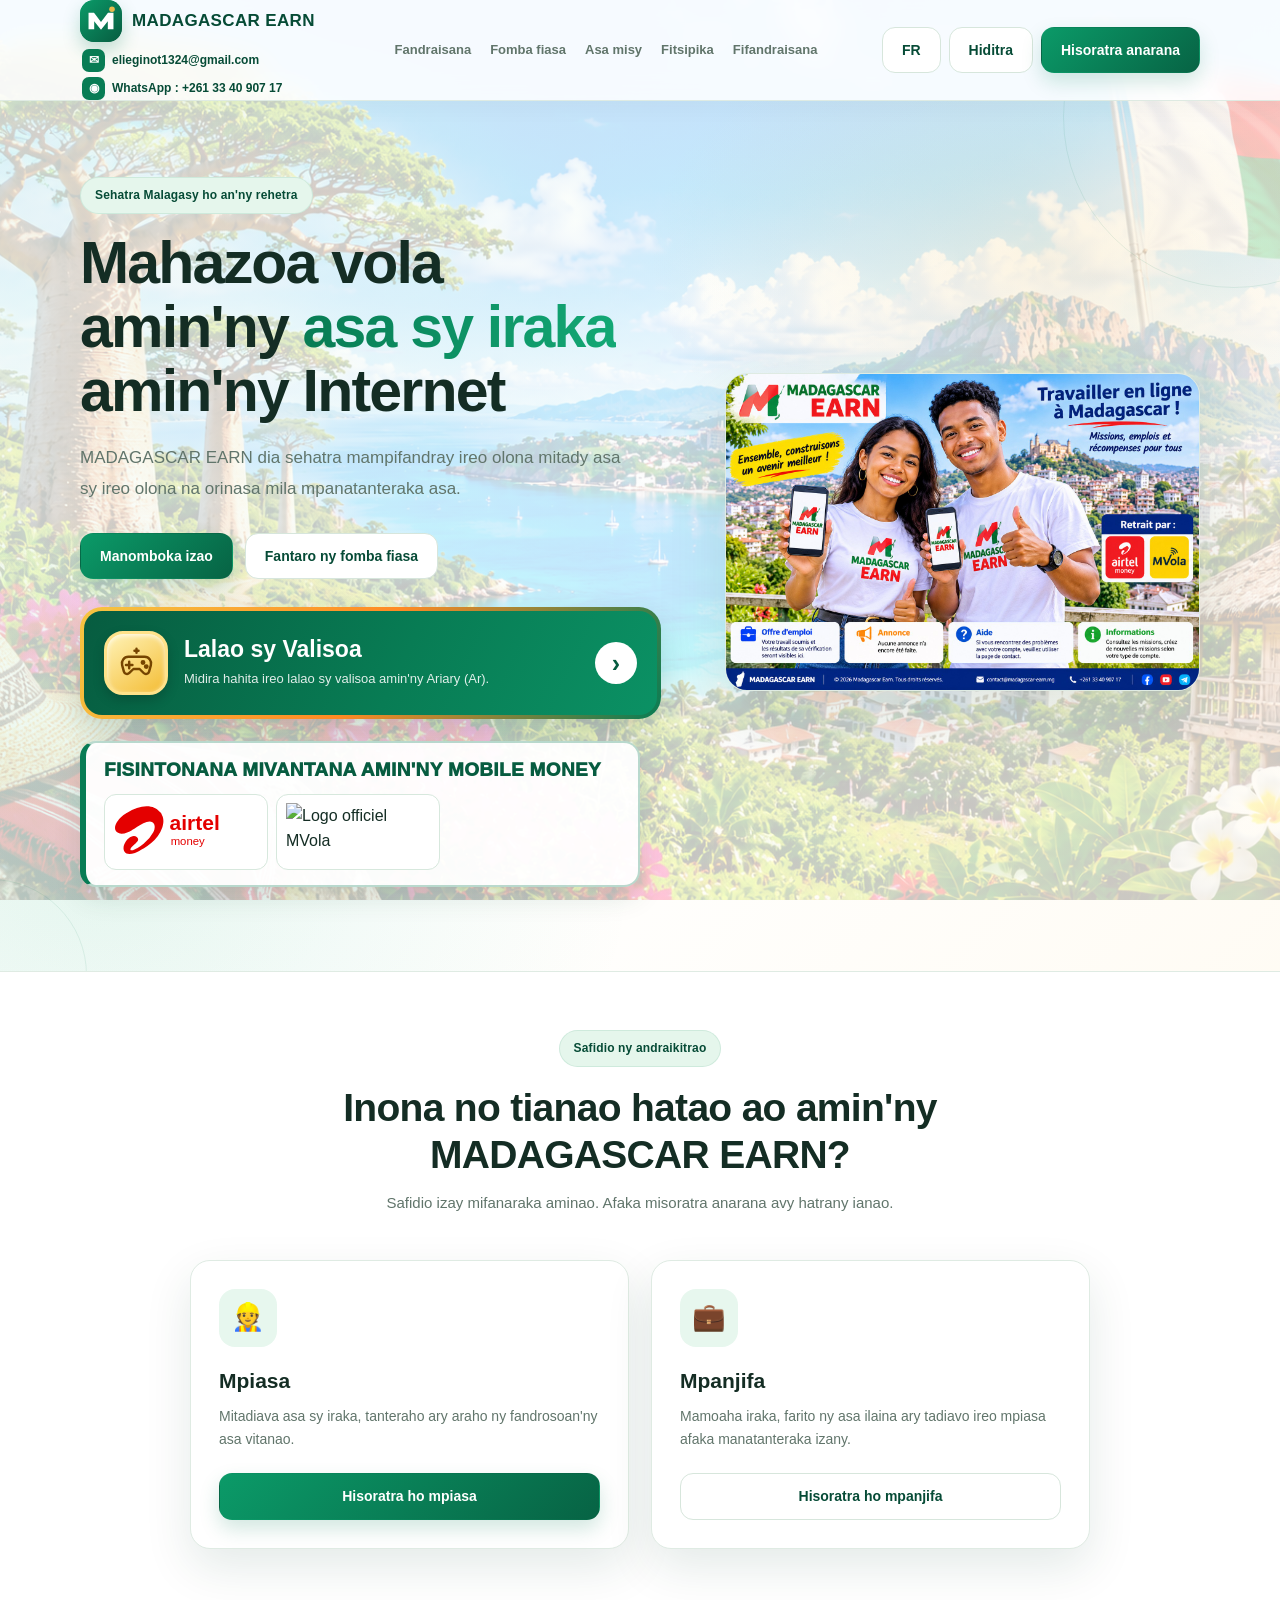
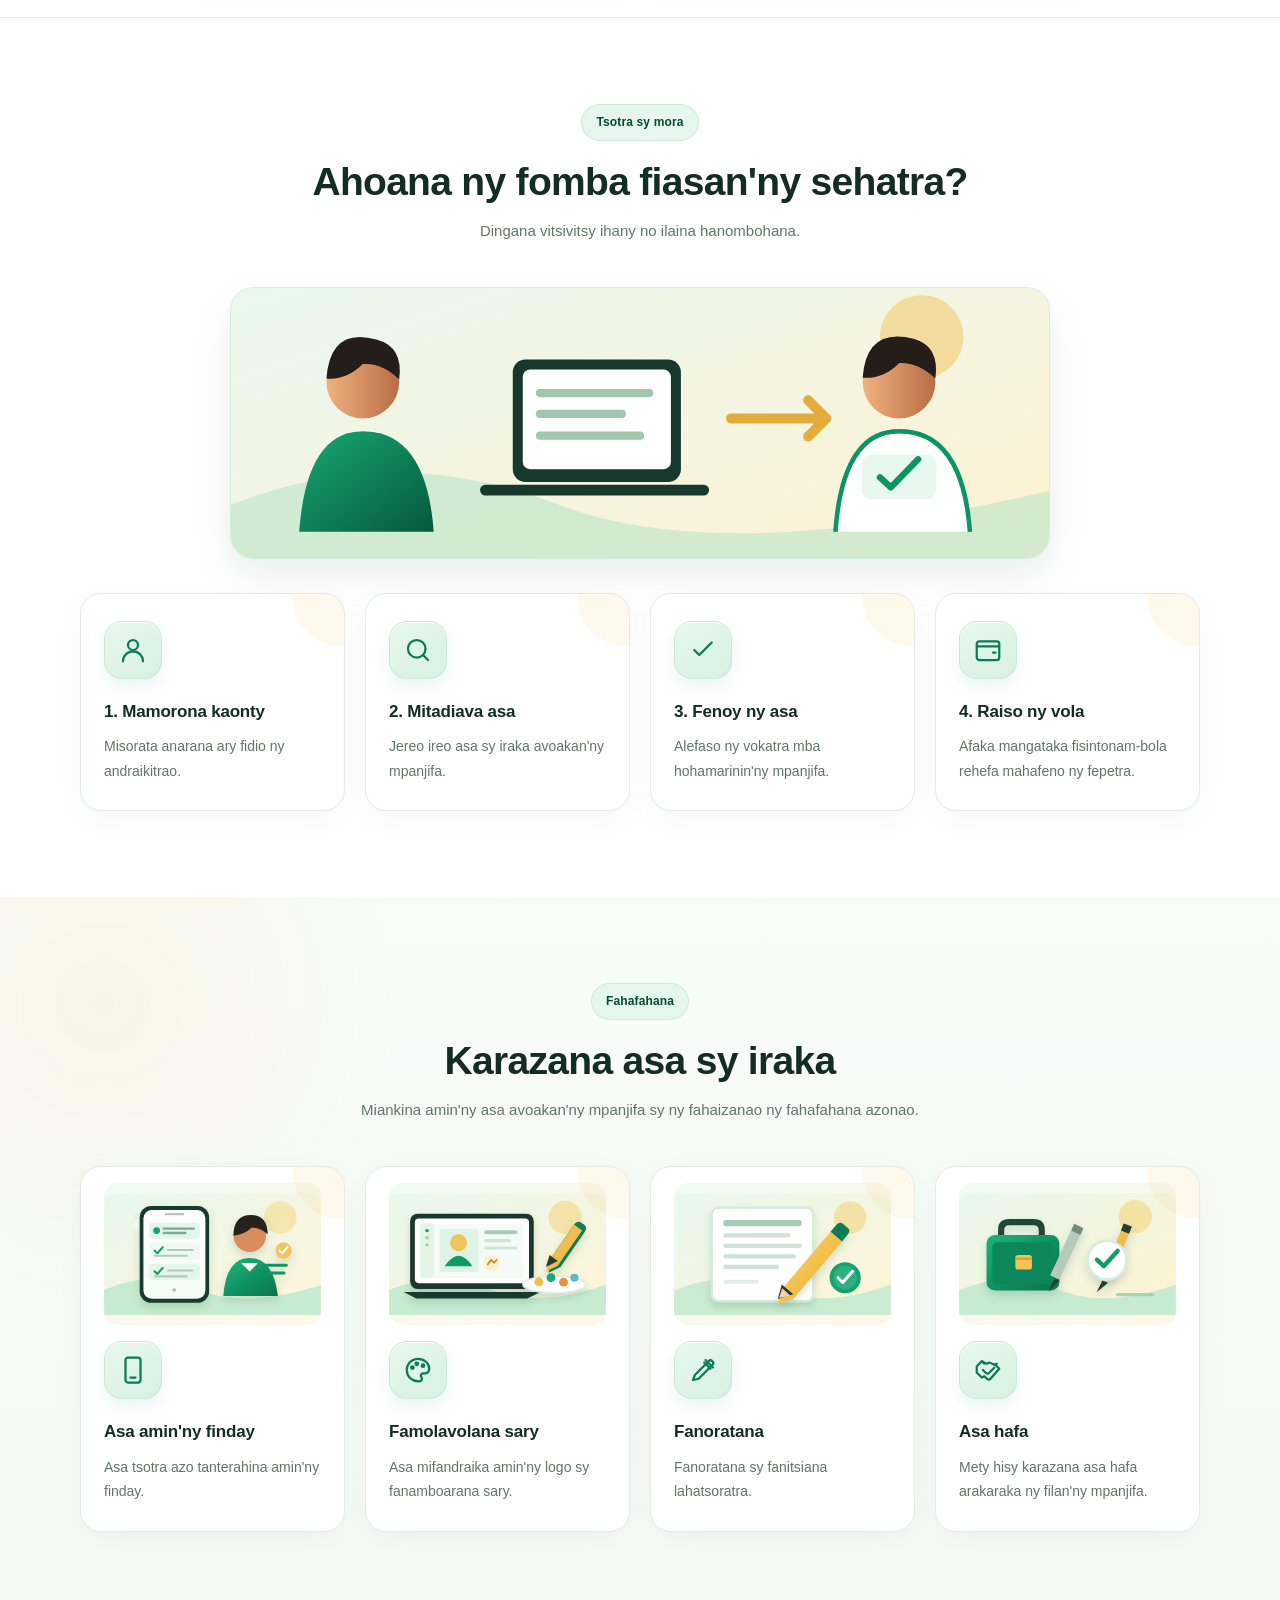
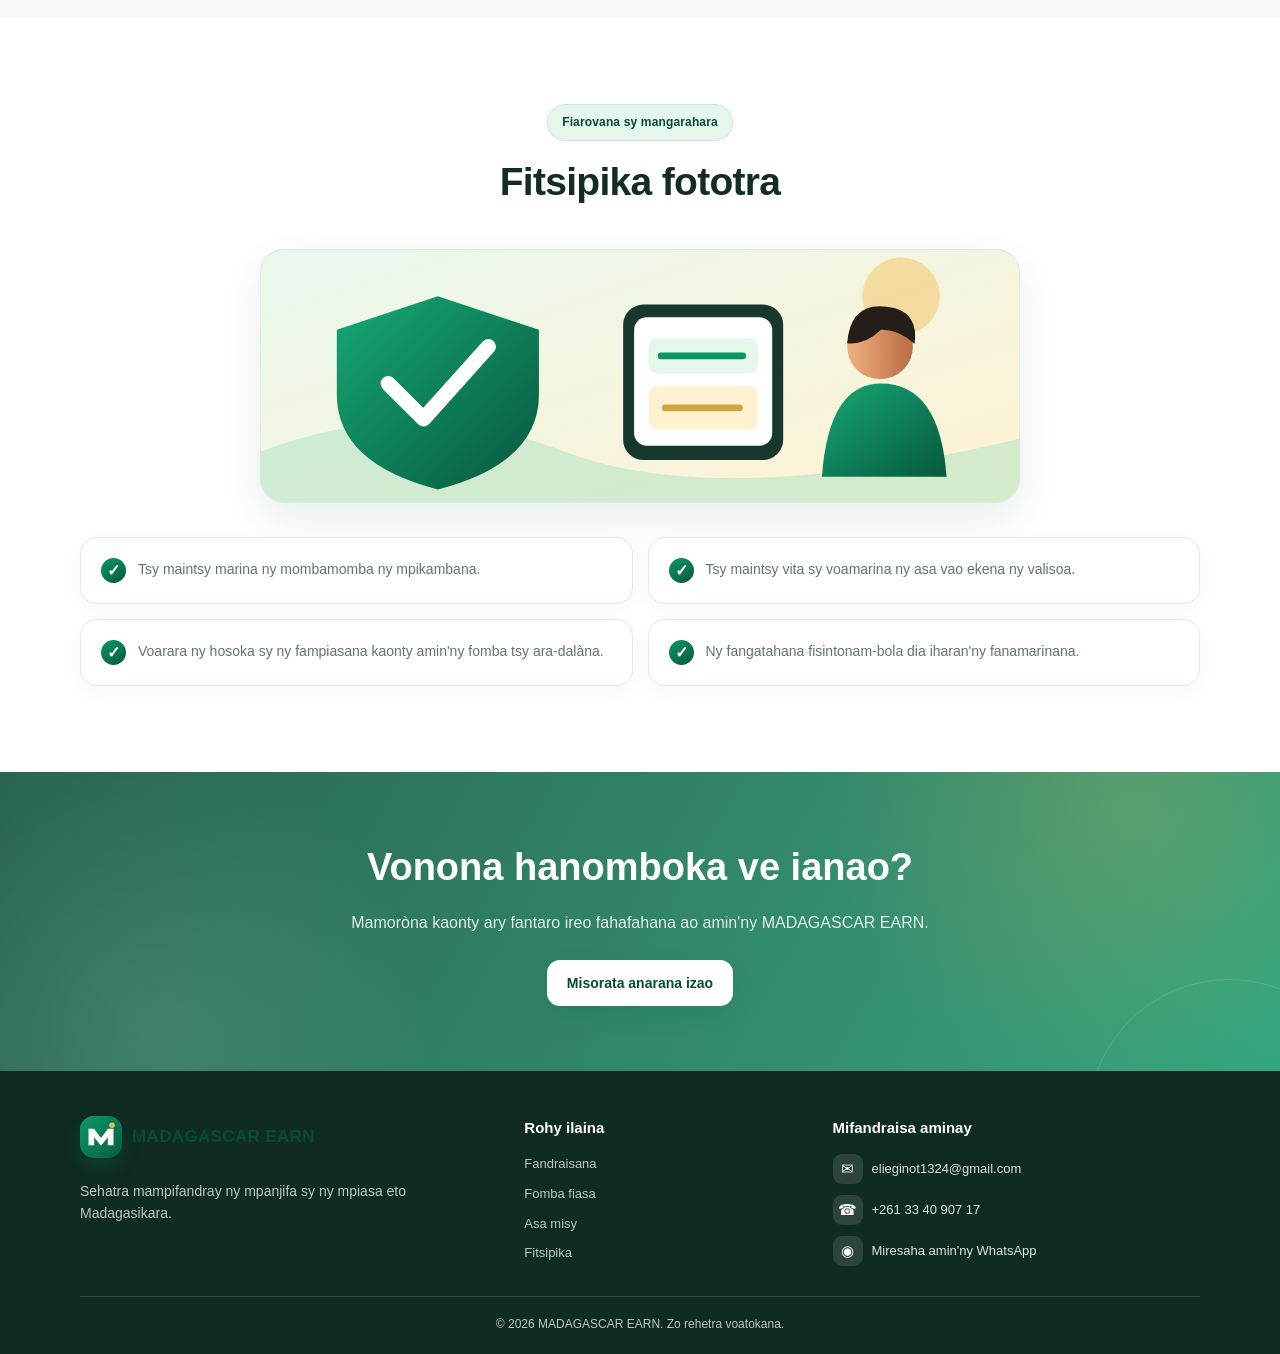
==== index.html @ edfe95e5 "Move header contact details below the logo" ====
<!DOCTYPE html>
<html lang="mg">
<head>
  <meta charset="UTF-8">
  <meta name="viewport" content="width=device-width, initial-scale=1">
  <meta name="theme-color" content="#087c54">
  <meta name="mobile-web-app-capable" content="yes">
  <meta name="apple-mobile-web-app-capable" content="yes">
  <meta name="apple-mobile-web-app-status-bar-style" content="default">
  <link rel="manifest" href="/manifest.webmanifest">
  <link rel="icon" href="/assets/icon.svg" type="image/svg+xml">
  <link rel="apple-touch-icon" href="/assets/icon.svg">
  <meta name="description" content="MADAGASCAR EARN - Sehatra mampifandray ny mpanjifa sy ny mpiasa eto Madagasikara.">
  <title>MADAGASCAR EARN</title>

  <style>
    :root {
      --green: #087c54;
      --green-dark: #075c40;
      --green-light: #e9f7f0;
      --gold: #e6b94c;
      --dark: #172b24;
      --muted: #66756e;
      --white: #ffffff;
      --light: #f5f8f6;
      --border: #e1eae4;
      --danger: #c0392b;
      --shadow: 0 12px 35px rgba(15, 70, 48, .09);
    }

    * {
      box-sizing: border-box;
      margin: 0;
      padding: 0;
    }

    html {
      scroll-behavior: smooth;
      scroll-padding-top: 85px;
    }

    body {
      font-family: Arial, Helvetica, sans-serif;
      color: var(--dark);
      background-color: #edf6f0;
      background-image: linear-gradient(rgba(255,255,255,.54), rgba(255,255,255,.54)), url("/assets/Panorama%2520tropical%2520de%2520Madagascar%2520en%2520couleurs%25281%2529.png");
      background-position: center center;
      background-size: cover;
      background-repeat: no-repeat;
      background-attachment: fixed;
      line-height: 1.6;
    }

    body.modal-open {
      overflow: hidden;
    }

    [hidden] {
      display: none !important;
    }

    button, input, select {
      font: inherit;
    }

    button, a {
      -webkit-tap-highlight-color: transparent;
    }

    a {
      color: inherit;
      text-decoration: none;
    }

    button {
      cursor: pointer;
    }

    .container {
      width: min(1120px, 92%);
      margin: auto;
    }

    .site-header {
      position: sticky;
      top: 0;
      z-index: 50;
      background: rgba(255,255,255,.88);
      border-bottom: 1px solid var(--border);
      backdrop-filter: blur(12px);
    }

    .header-content {
      min-height: 76px;
      display: flex;
      align-items: center;
      justify-content: space-between;
      gap: 18px;
    }

    .logo {
      display: inline-flex;
      align-items: center;
      gap: 10px;
      font-size: 17px;
      font-weight: 800;
      color: var(--green-dark);
      white-space: nowrap;
    }

    .logo-icon {
      width: 38px;
      height: 38px;
      display: grid;
      place-items: center;
      color: white;
      background: linear-gradient(135deg, var(--green), var(--green-dark));
      border-radius: 12px;
      box-shadow: 0 5px 14px rgba(8,124,84,.2);
    }

    .main-nav {
      display: flex;
      align-items: center;
      gap: 19px;
      font-size: 13px;
      font-weight: 600;
    }

    .main-nav a {
      color: var(--muted);
      transition: color .2s;
    }

    .main-nav a:hover {
      color: var(--green);
    }

    .brand-stack {
      display: flex;
      flex-direction: column;
      align-items: flex-start;
      justify-content: center;
      flex: 0 1 auto;
      min-width: 250px;
      gap: 7px;
    }

    .header-contact {
      display: flex;
      flex-direction: column;
      align-items: flex-start;
      justify-content: flex-start;
      gap: 5px;
      min-width: 0;
      padding: 0;
      margin-left: 2px;
      border: 0;
      background: transparent;
    }

    .header-contact a {
      display: inline-flex;
      align-items: center;
      gap: 7px;
      color: var(--green-dark);
      font-size: 12px;
      font-weight: 800;
      line-height: 1.2;
      white-space: nowrap;
    }

    .header-contact a:hover { color: var(--green); }
    .header-contact-icon {
      width: 23px;
      height: 23px;
      display: inline-grid;
      place-items: center;
      flex: 0 0 23px;
      border-radius: 7px;
      color: white;
      background: var(--green);
      font-size: 12px;
    }

    .header-actions {
      display: flex;
      align-items: center;
      gap: 8px;
    }

    .btn {
      min-height: 42px;
      padding: 10px 17px;
      display: inline-flex;
      align-items: center;
      justify-content: center;
      border: 1px solid transparent;
      border-radius: 10px;
      font-weight: 700;
      font-size: 13px;
      transition: transform .2s, background .2s;
    }

    .btn:hover {
      transform: translateY(-2px);
    }

    .btn-primary {
      color: white;
      background: var(--green);
    }

    .btn-primary:hover {
      background: var(--green-dark);
    }

    .btn-outline {
      color: var(--green-dark);
      background: white;
      border-color: var(--border);
    }

    .btn-outline:hover {
      background: var(--green-light);
    }

    .hero {
      padding: 85px 0;
      overflow: hidden;
      background: rgba(245,250,247,.48);
    }

    .hero-content {
      display: grid;
      grid-template-columns: 1.1fr .9fr;
      align-items: center;
      gap: 55px;
    }

    .hero-text {
      max-width: 620px;
    }

    .hero-badge, .section-tag {
      display: inline-block;
      padding: 7px 13px;
      color: var(--green-dark);
      background: var(--green-light);
      border-radius: 30px;
      font-size: 12px;
      font-weight: 700;
      margin-bottom: 18px;
    }

    .hero h1 {
      font-size: clamp(34px, 5vw, 55px);
      line-height: 1.13;
      letter-spacing: -1.5px;
      margin-bottom: 20px;
    }

    .hero h1 span {
      color: var(--green);
    }

    .hero-text p {
      max-width: 560px;
      color: var(--muted);
      font-size: 16px;
    }

    .hero-actions {
      display: flex;
      flex-wrap: wrap;
      gap: 12px;
      margin-top: 28px;
    }

    .hero-visual {
      min-height: 330px;
      padding: 30px;
      display: flex;
      flex-direction: column;
      justify-content: center;
      gap: 18px;
      border: 1px solid rgba(8,124,84,.1);
      border-radius: 28px;
      background: linear-gradient(145deg, #e6f5ed, #fff8e8);
      box-shadow: var(--shadow);
      position: relative;
    }

    .hero-illustration {
      display: block;
      width: 100%;
      max-height: 128px;
      object-fit: contain;
      margin: 2px auto 4px;
    }
 
    .hero-visual.hero-photo-panel {
      min-height: 0;
      height: fit-content;
      align-self: center;
      padding: 0;
      display: block;
      overflow: hidden;
      border: 1px solid var(--border);
      border-radius: 22px;
      background: transparent;
    }

    .hero-visual.hero-photo-panel::before {
      content: none;
    }

    .hero-visual.hero-photo-panel .hero-photo {
      display: block;
      width: 100%;
      height: auto;
      aspect-ratio: auto;
      margin: 0;
      object-fit: contain;
    }

    .hero-visual::before {
      content: "MADAGASCAR EARN";
      position: absolute;
      top: 18px;
      right: 20px;
      color: rgba(8,124,84,.15);
      font-size: 11px;
      font-weight: 800;
      letter-spacing: 2px;
    }

    .hero-card {
      padding: 20px;
      display: flex;
      align-items: center;
      gap: 16px;
      background: white;
      border: 1px solid var(--border);
      border-radius: 17px;
      box-shadow: 0 8px 25px rgba(15,70,48,.06);
    }

    .hero-card-icon {
      width: 54px;
      height: 54px;
      flex-shrink: 0;
      display: grid;
      place-items: center;
      background: var(--green-light);
      border-radius: 15px;
      font-size: 26px;
    }

    .hero-card h3 {
      font-size: 16px;
      margin-bottom: 3px;
    }

    .hero-card p {
      color: var(--muted);
      font-size: 13px;
    }

    .section {
      padding: 78px 0;
    }

    .section-light {
      background: rgba(245,248,246,.72);
      backdrop-filter: blur(2px);
    }

    .section-heading {
      max-width: 680px;
      margin: 0 auto 38px;
      text-align: center;
    }

    .section-heading h2 {
      font-size: clamp(26px, 4vw, 36px);
      line-height: 1.2;
      margin-bottom: 12px;
    }

    .section-heading p {
      color: var(--muted);
    }

    .feature-grid {
      display: grid;
      grid-template-columns: repeat(4, 1fr);
      gap: 18px;
    }

    .feature-card {
      padding: 25px 20px;
      background: white;
      border: 1px solid var(--border);
      border-radius: 17px;
      box-shadow: 0 6px 22px rgba(15,70,48,.04);
      transition: transform .2s, box-shadow .2s;
    }

    .feature-card:hover {
      transform: translateY(-5px);
      box-shadow: var(--shadow);
    }

    .feature-icon {
      width: 48px;
      height: 48px;
      display: grid;
      place-items: center;
      background: var(--green-light);
      border-radius: 14px;
      font-size: 23px;
      margin-bottom: 17px;
    }

    .feature-card h3 {
      font-size: 16px;
      margin-bottom: 9px;
    }

    .feature-card p {
      color: var(--muted);
      font-size: 13px;
    }

    .rules-grid {
      display: grid;
      grid-template-columns: repeat(2, 1fr);
      gap: 15px;
    }

    .rule-item {
      display: flex;
      align-items: flex-start;
      gap: 12px;
      padding: 18px;
      background: var(--light);
      border: 1px solid var(--border);
      border-radius: 13px;
    }

    .rule-item > span {
      width: 25px;
      height: 25px;
      flex-shrink: 0;
      display: grid;
      place-items: center;
      color: white;
      background: var(--green);
      border-radius: 50%;
      font-weight: 800;
    }

    .rule-item p {
      color: var(--muted);
      font-size: 14px;
    }

    .cta-section {
      padding: 65px 0;
      color: white;
      background: rgba(5,91,61,.88);
      text-align: center;
    }

    .cta-content h2 {
      font-size: clamp(27px, 4vw, 38px);
      margin-bottom: 12px;
    }

    .cta-content p {
      max-width: 620px;
      margin: 0 auto 24px;
      color: rgba(255,255,255,.85);
    }

    .cta-content .btn-primary {
      color: var(--green-dark);
      background: white;
    }

    .site-footer {
      padding: 45px 0 20px;
      background: rgba(16,42,32,.94);
      color: white;
    }

    .footer-content {
      display: grid;
      grid-template-columns: 1.5fr 1fr 1.35fr;
      gap: 36px;
      padding-bottom: 30px;
    }

    .footer-contact {
      display: flex;
      flex-direction: column;
      align-items: flex-start;
      gap: 11px;
    }

    .footer-contact h3 {
      margin-bottom: 3px;
      font-size: 15px;
    }

    .footer-contact a {
      display: inline-flex;
      align-items: center;
      gap: 9px;
      color: #d6e5dc;
      font-size: 13px;
      overflow-wrap: anywhere;
    }

    .footer-contact a:hover { color: #ffffff; }
    .footer-contact-icon {
      width: 30px;
      height: 30px;
      flex: 0 0 30px;
      display: grid;
      place-items: center;
      border-radius: 9px;
      color: #ffffff;
      background: rgba(255,255,255,.12);
      font-size: 15px;
    }

    .role-choice-section {
      padding: 58px 0 68px;
      background: rgba(255,255,255,.82);
      border-top: 1px solid var(--border);
      border-bottom: 1px solid var(--border);
    }

    .role-choice-grid {
      display: grid;
      grid-template-columns: repeat(2, minmax(0, 1fr));
      gap: 22px;
      max-width: 900px;
      margin: 0 auto;
    }

    .role-choice-card {
      padding: 28px;
      background: #ffffff;
      border: 1px solid var(--border);
      border-radius: 20px;
      box-shadow: var(--shadow);
    }

    .role-choice-icon {
      width: 58px;
      height: 58px;
      display: grid;
      place-items: center;
      margin-bottom: 17px;
      border-radius: 16px;
      background: var(--green-light);
      color: var(--green-dark);
      font-size: 27px;
    }

    .role-choice-card h3 { margin-bottom: 8px; font-size: 21px; }
    .role-choice-card p { min-height: 48px; margin-bottom: 20px; color: var(--muted); font-size: 14px; }
    .role-choice-card .btn { width: 100%; }
    @media (max-width: 700px) {
      .footer-content { grid-template-columns: 1fr; gap: 28px; }
      .role-choice-grid { grid-template-columns: 1fr; }
      .role-choice-card { padding: 23px; }
    }

    .footer-brand p {
      max-width: 390px;
      margin-top: 14px;
      color: #b9c9c0;
      font-size: 14px;
    }

    .footer-links {
      display: flex;
      flex-direction: column;
      align-items: flex-start;
      gap: 9px;
    }

    .footer-links h3 {
      margin-bottom: 5px;
      font-size: 15px;
    }

    .footer-links a {
      color: #b9c9c0;
      font-size: 13px;
    }

    .footer-links a:hover {
      color: white;
    }

    .footer-bottom {
      padding-top: 18px;
      border-top: 1px solid rgba(255,255,255,.15);
      color: #b9c9c0;
      text-align: center;
      font-size: 12px;
    }

    /* FORMULAIRE */
    .auth-modal {
      position: fixed;
      inset: 0;
      z-index: 100;
      display: none;
      align-items: center;
      justify-content: center;
      padding: 18px;
      background: rgba(5,25,17,.72);
      overflow-y: auto;
    }

    .auth-modal.active {
      display: flex;
    }

    .auth-box {
      position: relative;
      width: min(460px, 100%);
      max-height: 92vh;
      overflow-y: auto;
      padding: 32px;
      background: white;
      border-radius: 20px;
      box-shadow: 0 25px 80px rgba(0,0,0,.25);
    }

    .auth-close {
      position: absolute;
      top: 12px;
      right: 16px;
      width: 35px;
      height: 35px;
      color: var(--muted);
      background: var(--light);
      border: 0;
      border-radius: 50%;
      font-size: 25px;
    }

    .auth-box h2 {
      padding-right: 25px;
      color: var(--green-dark);
      font-size: 25px;
    }

    .auth-description {
      margin: 7px 0 20px;
      color: var(--muted);
      font-size: 13px;
    }

    .auth-form {
      display: flex;
      flex-direction: column;
      gap: 14px;
    }

    .auth-field {
      display: flex;
      flex-direction: column;
      gap: 6px;
    }

    .auth-field label {
      font-size: 13px;
      font-weight: 700;
    }

    .auth-field input,
    .auth-field select {
      width: 100%;
      min-height: 46px;
      padding: 10px 12px;
      color: var(--dark);
      background: white;
      border: 1px solid #d8e3dc;
      border-radius: 9px;
      outline: none;
    }

    .auth-field input:focus,
    .auth-field select:focus {
      border-color: var(--green);
      box-shadow: 0 0 0 3px rgba(8,124,84,.1);
    }

    .auth-submit {
      min-height: 47px;
      color: white;
      background: var(--green);
      border: 0;
      border-radius: 9px;
      font-weight: 700;
    }

    .auth-submit:hover {
      background: var(--green-dark);
    }

    .auth-message {
      display: none;
      padding: 10px 12px;
      border-radius: 8px;
      font-size: 13px;
    }

    .auth-message.error,
    .auth-message.info {
      display: block;
    }

    .auth-message.error {
      color: #922b21;
      background: #fdecea;
    }

    .auth-message.info {
      color: #155b3c;
      background: #e9f7f0;
    }

    .auth-switch {
      margin-top: 18px;
      color: var(--muted);
      text-align: center;
      font-size: 13px;
    }

    .auth-switch button {
      padding: 0;
      color: var(--green);
      background: none;
      border: 0;
      font-weight: 700;
    }

    button:focus-visible,
    a:focus-visible {
      outline: 3px solid var(--gold);
      outline-offset: 3px;
    }

    @media (max-width: 950px) {
      .header-content {
        flex-wrap: wrap;
        padding: 12px 0;
      }

      .header-contact a {
        white-space: normal;
        overflow-wrap: anywhere;
      }

      .main-nav {
        order: 3;
        width: 100%;
        justify-content: center;
        flex-wrap: wrap;
      }

      .hero-content {
        gap: 30px;
      }

      .feature-grid {
        grid-template-columns: repeat(2, 1fr);
      }
    }

    @media (max-width: 700px) {
      body {
        background-attachment: scroll;
        background-position: center top;
      }

      .hero {
        padding: 55px 0;
      }

      .hero-content {
        grid-template-columns: 1fr;
      }

      .hero-visual {
        min-height: 260px;
      }

      .section {
        padding: 58px 0;
      }

      .rules-grid {
        grid-template-columns: 1fr;
      }

      .footer-content {
        grid-template-columns: 1fr;
        gap: 28px;
      }
    }

    @media (max-width: 420px) {
      .logo {
        font-size: 14px;
      }

      .logo-icon {
        width: 33px;
        height: 33px;
      }

      .brand-stack {
        min-width: 0;
        width: 100%;
      }

      .header-contact a {
        font-size: 11px;
      }

      .header-actions {
        width: 100%;
      }

      .header-actions .btn {
        flex: 1;
        padding: 9px 7px;
        font-size: 11px;
      }

      .main-nav {
        gap: 12px;
        font-size: 12px;
      }

      .feature-grid {
        grid-template-columns: 1fr;
      }

      .hero-actions {
        flex-direction: column;
      }

      .hero-actions .btn {
        width: 100%;
      }

      .auth-box {
        padding: 25px 19px;
      }
    }

    @media (prefers-reduced-motion: reduce) {
      *, *::before, *::after {
        scroll-behavior: auto !important;
        transition-duration: .01ms !important;
      }
    }
    .withdraw-highlight {
      display: flex;
      flex-wrap: wrap;
      align-items: center;
      gap: 12px;
      margin-top: 22px;
      padding: 15px 18px;
      max-width: 560px;
      border: 2px solid rgba(8,124,84,.28);
      border-left: 6px solid #087c54;
      border-radius: 16px;
      background: rgba(255,255,255,.94);
      box-shadow: 0 10px 28px rgba(15,70,48,.12);
    }
    .withdraw-highlight-copy {
      flex: 1 1 100%;
      color: #075c40;
      font-size: 19px;
      font-weight: 950;
      line-height: 1.25;
      letter-spacing: .35px;
      text-transform: uppercase;
    }
    .withdraw-highlight-methods {
      display: flex;
      flex-wrap: wrap;
      gap: 8px;
    }
    .withdraw-method {
      display: inline-flex;
      align-items: center;
      justify-content: center;
      width: 164px;
      min-height: 76px;
      padding: 8px 10px;
      border: 1px solid #d7e8dd;
      border-radius: 12px;
      background: #ffffff;
      flex: 0 0 auto;
    }
    .withdraw-logo {
      display: block;
      width: 142px;
      height: 58px;
      object-fit: contain;
      flex: 0 0 auto;
    }
    .withdraw-logo.mvola-logo {
      width: 144px;
      height: 58px;
      object-fit: cover;
      object-position: center;
    }
    @media (max-width: 700px) {
      .withdraw-highlight { margin-top: 18px; padding: 13px; }
      .withdraw-highlight-copy { flex-basis: 100%; font-size: 17px; }
      .withdraw-method { flex: 1 1 auto; }
    }

    .games-entry {
      display: block;
      margin-top: 28px;
      padding: 4px;
      border-radius: 22px;
      background: linear-gradient(120deg, #f5c542, #ff8a24, #087c54);
      box-shadow: 0 14px 30px rgba(15,70,48,.18);
      transition: transform .2s, box-shadow .2s;
    }
    .games-entry:hover {
      transform: translateY(-3px);
      box-shadow: 0 18px 36px rgba(15,70,48,.23);
    }
    .games-entry-inner {
      min-height: 104px;
      padding: 17px 20px;
      display: flex;
      align-items: center;
      gap: 16px;
      color: #fff;
      border-radius: 18px;
      background: linear-gradient(115deg, #075c40, #087c54 55%, #0b9164);
    }
    .games-entry-icon {
      width: 64px;
      height: 64px;
      flex: 0 0 64px;
      display: grid;
      place-items: center;
      color: #754400;
      border: 3px solid #ffe28a;
      border-radius: 19px;
      background: linear-gradient(145deg, #fff3b8, #f4bd35);
      box-shadow: inset 0 2px 5px rgba(255,255,255,.75), 0 5px 12px rgba(0,0,0,.18);
    }
    .games-entry-icon svg { width: 39px; height: 39px; }
    .games-entry-copy { flex: 1; min-width: 0; }
    .games-entry-copy strong {
      display: block;
      font-size: clamp(18px, 2.5vw, 23px);
      line-height: 1.2;
    }
    .games-entry-copy span {
      display: block;
      margin-top: 5px;
      color: rgba(255,255,255,.88);
      font-size: 13px;
    }
    .games-entry-arrow {
      width: 42px;
      height: 42px;
      flex: 0 0 42px;
      display: grid;
      place-items: center;
      color: #075c40;
      border-radius: 50%;
      background: #fff;
      font-size: 25px;
      font-weight: 900;
    }
    @media (max-width: 420px) {
      .games-entry-inner { padding: 14px 12px; gap: 11px; }
      .games-entry-icon { width: 54px; height: 54px; flex-basis: 54px; border-radius: 15px; }
      .games-entry-icon svg { width: 32px; height: 32px; }
      .games-entry-copy span { font-size: 11px; }
      .games-entry-arrow { width: 35px; height: 35px; flex-basis: 35px; }
    }


    .me-spinner{display:inline-block;width:16px;height:16px;flex:0 0 16px;border:2px solid currentColor;border-right-color:transparent;border-radius:50%;animation:me-spin .75s linear infinite;vertical-align:middle}
    button.is-loading{cursor:wait;opacity:.88}
    button.is-loading::before{content:"";display:inline-block;width:14px;height:14px;margin-right:8px;border:2px solid currentColor;border-right-color:transparent;border-radius:50%;vertical-align:-2px;animation:me-spin .75s linear infinite}
    @keyframes me-spin{to{transform:rotate(360deg)}}
    @media(prefers-reduced-motion:reduce){.me-spinner,button.is-loading::before{animation-duration:1.8s}}

  </style>
  <link rel="stylesheet" href="/assets/visual.css">
</head>

<body>

  <header class="site-header">
    <div class="container header-content">
      <div class="brand-stack">
        <a href="#accueil" class="logo">
          <span class="logo-icon"><img class="brand-mark" src="/assets/icon.svg" alt=""></span>
          <span>MADAGASCAR EARN</span>
        </a>

        <div class="header-contact" aria-label="Fifandraisana haingana">
        <a href="mailto:elieginot1324@gmail.com">
          <span class="header-contact-icon" aria-hidden="true">✉</span>
          <span>elieginot1324@gmail.com</span>
        </a>
        <a href="https://wa.me/261334090717" target="_blank" rel="noopener noreferrer">
          <span class="header-contact-icon" aria-hidden="true">◉</span>
          <span>WhatsApp : +261 33 40 907 17</span>
        </a>
        </div>
      </div>

      <nav class="main-nav" aria-label="Navigation">
        <a href="#accueil" data-mg="Fandraisana" data-fr="Accueil">Fandraisana</a>
        <a href="#fonctionnement" data-mg="Fomba fiasa" data-fr="Fonctionnement">Fomba fiasa</a>
        <a href="#missions" data-mg="Asa misy" data-fr="Missions">Asa misy</a>
        <a href="#regles" data-mg="Fitsipika" data-fr="Règles">Fitsipika</a>
        <a href="#contact" data-mg="Fifandraisana" data-fr="Contact">Fifandraisana</a>
      </nav>

      <div class="header-actions">
        <button type="button" id="langButton" class="btn btn-outline">FR</button>
        <button type="button" id="loginButton" class="btn btn-outline"
          data-mg="Hiditra" data-fr="Connexion">Hiditra</button>
        <button type="button" id="registerButton" class="btn btn-primary"
          data-mg="Hisoratra anarana" data-fr="S'inscrire">Hisoratra anarana</button>
        <a href="/dashboard.html" id="dashboardButton" class="btn btn-primary" hidden data-mg="Ny kaontiko" data-fr="Mon espace">Ny kaontiko</a>
        <button type="button" id="logoutButton" class="btn btn-outline" hidden
          data-mg="Hivoaka" data-fr="Déconnexion">Hivoaka</button>
      </div>
    </div>
  </header>

  <main>
    <section class="hero" id="accueil">
      <div class="container hero-content">
        <div class="hero-text">
          <span class="hero-badge"
            data-mg="Sehatra Malagasy ho an'ny rehetra"
            data-fr="Une plateforme malgache pour tous">
            Sehatra Malagasy ho an'ny rehetra
          </span>

          <h1 data-mg="Mahazoa vola amin'ny <span>asa sy iraka</span> amin'ny Internet"
              data-fr="Gagnez de l'argent grâce aux <span>missions et travaux</span> en ligne">
            Mahazoa vola amin'ny <span>asa sy iraka</span> amin'ny Internet
          </h1>

          <p data-mg="MADAGASCAR EARN dia sehatra mampifandray ireo olona mitady asa sy ireo olona na orinasa mila mpanatanteraka asa."
             data-fr="MADAGASCAR EARN est une plateforme qui met en relation les personnes qui cherchent du travail et celles qui ont besoin de prestataires.">
            MADAGASCAR EARN dia sehatra mampifandray ireo olona mitady asa sy ireo olona na orinasa mila mpanatanteraka asa.
          </p>

          <div class="hero-actions">
            <button type="button" id="heroRegisterButton" class="btn btn-primary"
              data-mg="Manomboka izao" data-fr="Commencer maintenant">
              Manomboka izao
            </button>
            <a href="#fonctionnement" class="btn btn-outline"
              data-mg="Fantaro ny fomba fiasa"
              data-fr="Découvrir le fonctionnement">
              Fantaro ny fomba fiasa
            </a>
          </div>

          <a class="games-entry" href="/games.html" aria-label="Midira amin'ny lalao sy valisoa">
            <span class="games-entry-inner">
              <span class="games-entry-icon" aria-hidden="true">
                <svg viewBox="0 0 48 48" fill="none" stroke="currentColor" stroke-width="3" stroke-linecap="round" stroke-linejoin="round">
                  <path d="M14 17h20a8 8 0 0 1 7.7 10.2l-2.2 8a4 4 0 0 1-6.7 1.7l-5-4.9h-7.6l-5 4.9a4 4 0 0 1-6.7-1.7l-2.2-8A8 8 0 0 1 14 17Z"/>
                  <path d="M15 23v8m-4-4h8"/>
                  <circle cx="32" cy="24" r="1.5" fill="currentColor"/>
                  <circle cx="36" cy="29" r="1.5" fill="currentColor"/>
                  <path d="M24 7v5m-2.5-2.5h5"/>
                </svg>
              </span>
              <span class="games-entry-copy">
                <strong data-mg="Lalao sy Valisoa" data-fr="Jeux et récompenses">Lalao sy Valisoa</strong>
                <span data-mg="Midira hahita ireo lalao sy valisoa amin'ny Ariary (Ar)." data-fr="Découvrez les jeux et les récompenses en ariary (Ar).">Midira hahita ireo lalao sy valisoa amin'ny Ariary (Ar).</span>
              </span>
              <span class="games-entry-arrow" aria-hidden="true">›</span>
            </span>
          </a>

          <div class="withdraw-highlight" aria-label="Retrait direct par Mobile Money">
            <div class="withdraw-highlight-copy"
              data-mg="FISINTONANA MIVANTANA AMIN'NY MOBILE MONEY"
              data-fr="RETRAIT DIRECT PAR MOBILE MONEY">
              RETRAIT DIRECT PAR MOBILE MONEY
            </div>
            <div class="withdraw-highlight-methods">
              <span class="withdraw-method">
                <img class="withdraw-logo airtel-logo" src="/assets/airtel-money-logo.svg" alt="Logo Airtel Money officiel">
              </span>
              <span class="withdraw-method">
                <img class="withdraw-logo mvola-logo" src="https://pbs.twimg.com/media/EtpKyXwXIAgqCs7.jpg" alt="Logo officiel MVola">
              </span>
            </div>
          </div>
        </div>

        <div class="hero-visual hero-photo-panel">
          <img
            class="hero-photo"
            src="/assets/madagascar-earn-hero.jpg"
            alt="Tanora roa mampiasa MADAGASCAR EARN, miaraka amin'ny safidy fandoavana Airtel Money sy MVola"
            width="1536"
            height="1024"
            fetchpriority="high">
        </div>
      </div>
    </section>

    <section class="role-choice-section" id="safidy-andraikitra">
      <div class="container">
        <div class="section-heading">
          <span class="section-tag" data-mg="Safidio ny andraikitrao" data-fr="Choisissez votre rôle">Safidio ny andraikitrao</span>
          <h2 data-mg="Inona no tianao hatao ao amin'ny MADAGASCAR EARN?" data-fr="Que souhaitez-vous faire sur MADAGASCAR EARN ?">Inona no tianao hatao ao amin'ny MADAGASCAR EARN?</h2>
          <p data-mg="Safidio izay mifanaraka aminao. Afaka misoratra anarana avy hatrany ianao." data-fr="Choisissez le profil qui vous correspond et créez votre compte.">Safidio izay mifanaraka aminao. Afaka misoratra anarana avy hatrany ianao.</p>
        </div>
        <div class="role-choice-grid">
          <article class="role-choice-card">
            <div class="role-choice-icon" aria-hidden="true">👷</div>
            <h3 data-mg="Mpiasa" data-fr="Travailleur">Mpiasa</h3>
            <p data-mg="Mitadiava asa sy iraka, tanteraho ary araho ny fandrosoan'ny asa vitanao." data-fr="Trouvez des missions, réalisez-les et suivez l'avancement de votre travail.">Mitadiava asa sy iraka, tanteraho ary araho ny fandrosoan'ny asa vitanao.</p>
            <button type="button" class="btn btn-primary" data-role-pick="worker" data-mg="Hisoratra ho mpiasa" data-fr="M'inscrire comme travailleur">Hisoratra ho mpiasa</button>
          </article>
          <article class="role-choice-card">
            <div class="role-choice-icon" aria-hidden="true">💼</div>
            <h3 data-mg="Mpanjifa" data-fr="Client">Mpanjifa</h3>
            <p data-mg="Mamoaha iraka, farito ny asa ilaina ary tadiavo ireo mpiasa afaka manatanteraka izany." data-fr="Publiez des missions, décrivez vos besoins et trouvez des travailleurs.">Mamoaha iraka, farito ny asa ilaina ary tadiavo ireo mpiasa afaka manatanteraka izany.</p>
            <button type="button" class="btn btn-outline" data-role-pick="client" data-mg="Hisoratra ho mpanjifa" data-fr="M'inscrire comme client">Hisoratra ho mpanjifa</button>
          </article>
        </div>
      </div>
    </section>

    <section class="section" id="fonctionnement">
      <div class="container">
        <div class="section-heading">
          <span class="section-tag" data-mg="Tsotra sy mora" data-fr="Simple et facile">Tsotra sy mora</span>
          <h2 data-mg="Ahoana ny fomba fiasan'ny sehatra?"
              data-fr="Comment fonctionne la plateforme ?">
            Ahoana ny fomba fiasan'ny sehatra?
          </h2>
          <p data-mg="Dingana vitsivitsy ihany no ilaina hanombohana."
             data-fr="Quelques étapes suffisent pour commencer.">
            Dingana vitsivitsy ihany no ilaina hanombohana.
          </p>
        </div>

        <figure class="section-art workflow-art"><img src="/assets/home-workflow.svg" alt="Olona miara-miasa amin'ny solosaina sy sehatra MADAGASCAR EARN" loading="lazy"></figure>
        <div class="feature-grid">
          <article class="feature-card">
            <div class="feature-icon"><svg class="me-icon-svg" viewBox="0 0 24 24" role="img" aria-label="Kaonty" fill="none" stroke="currentColor" stroke-width="1.8" stroke-linecap="round" stroke-linejoin="round"><path d="M20 21a8 8 0 0 0-16 0"/><circle cx="12" cy="8" r="4"/></svg></div>
            <h3 data-mg="1. Mamorona kaonty" data-fr="1. Créez un compte">1. Mamorona kaonty</h3>
            <p data-mg="Misorata anarana ary fidio ny andraikitrao."
               data-fr="Inscrivez-vous et choisissez votre rôle.">
              Misorata anarana ary fidio ny andraikitrao.
            </p>
          </article>

          <article class="feature-card">
            <div class="feature-icon"><svg class="me-icon-svg" viewBox="0 0 24 24" role="img" aria-label="Mitady asa" fill="none" stroke="currentColor" stroke-width="1.8" stroke-linecap="round" stroke-linejoin="round"><circle cx="11" cy="11" r="7"/><path d="m20 20-4-4"/></svg></div>
            <h3 data-mg="2. Mitadiava asa" data-fr="2. Trouvez une mission">2. Mitadiava asa</h3>
            <p data-mg="Jereo ireo asa sy iraka avoakan'ny mpanjifa."
               data-fr="Consultez les missions publiées par les clients.">
              Jereo ireo asa sy iraka avoakan'ny mpanjifa.
            </p>
          </article>

          <article class="feature-card">
            <div class="feature-icon"><svg class="me-icon-svg" viewBox="0 0 24 24" role="img" aria-label="Asa vita" fill="none" stroke="currentColor" stroke-width="1.8" stroke-linecap="round" stroke-linejoin="round"><path d="m5 12 4 4L19 6"/></svg></div>
            <h3 data-mg="3. Fenoy ny asa" data-fr="3. Réalisez le travail">3. Fenoy ny asa</h3>
            <p data-mg="Alefaso ny vokatra mba hohamarinin'ny mpanjifa."
               data-fr="Envoyez votre travail pour validation par le client.">
              Alefaso ny vokatra mba hohamarinin'ny mpanjifa.
            </p>
          </article>

          <article class="feature-card">
            <div class="feature-icon"><svg class="me-icon-svg" viewBox="0 0 24 24" role="img" aria-label="Fandoavam-bola" fill="none" stroke="currentColor" stroke-width="1.8" stroke-linecap="round" stroke-linejoin="round"><rect x="3" y="5" width="18" height="15" rx="2"/><path d="M3 9h18M16 14h2"/></svg></div>
            <h3 data-mg="4. Raiso ny vola" data-fr="4. Recevez vos gains">4. Raiso ny vola</h3>
            <p data-mg="Afaka mangataka fisintonam-bola rehefa mahafeno ny fepetra."
               data-fr="Demandez un retrait lorsque les conditions sont remplies.">
              Afaka mangataka fisintonam-bola rehefa mahafeno ny fepetra.
            </p>
          </article>
        </div>
      </div>
    </section>

    <section class="section section-light" id="missions">
      <div class="container">
        <div class="section-heading">
          <span class="section-tag" data-mg="Fahafahana" data-fr="Opportunités">Fahafahana</span>
          <h2 data-mg="Karazana asa sy iraka" data-fr="Types de missions">Karazana asa sy iraka</h2>
          <p data-mg="Miankina amin'ny asa avoakan'ny mpanjifa sy ny fahaizanao ny fahafahana azonao."
             data-fr="Les opportunités dépendent des missions publiées par les clients et de vos compétences.">
            Miankina amin'ny asa avoakan'ny mpanjifa sy ny fahaizanao ny fahafahana azonao.
          </p>
        </div>

        <div class="feature-grid">
          <article class="feature-card">
            <img class="mission-art" src="/assets/mission-mobile-v2.svg" alt="" loading="lazy">
            <div class="feature-icon"><svg class="me-icon-svg" viewBox="0 0 24 24" aria-hidden="true"><rect x="6" y="2" width="12" height="20" rx="2"/><path d="M10 18h4"/></svg></div>
            <h3 data-mg="Asa amin'ny finday" data-fr="Travaux sur téléphone">Asa amin'ny finday</h3>
            <p data-mg="Asa tsotra azo tanterahina amin'ny finday."
               data-fr="Des tâches simples réalisables sur téléphone.">
              Asa tsotra azo tanterahina amin'ny finday.
            </p>
          </article>

          <article class="feature-card">
            <img class="mission-art" src="/assets/mission-design-v2.svg" alt="" loading="lazy">
            <div class="feature-icon"><svg class="me-icon-svg" viewBox="0 0 24 24" aria-hidden="true"><path d="M12 3a9 9 0 1 0 0 18h1.2a2 2 0 0 0 1.5-3.3 1.8 1.8 0 0 1 1.4-3h1.4A3.5 3.5 0 0 0 21 11.2C21 6.7 17 3 12 3Z"/><circle cx="7.5" cy="10" r="1"/><circle cx="11" cy="7" r="1"/><circle cx="16" cy="8.5" r="1"/></svg></div>
            <h3 data-mg="Famolavolana sary" data-fr="Création graphique">Famolavolana sary</h3>
            <p data-mg="Asa mifandraika amin'ny logo sy fanamboarana sary."
               data-fr="Missions liées aux logos et à la retouche photo.">
              Asa mifandraika amin'ny logo sy fanamboarana sary.
            </p>
          </article>

          <article class="feature-card">
            <img class="mission-art" src="/assets/mission-writing-v2.svg" alt="" loading="lazy">
            <div class="feature-icon"><svg class="me-icon-svg" viewBox="0 0 24 24" aria-hidden="true"><path d="m14 4 6 6M4 20l4.5-1 11-11a2.1 2.1 0 0 0-3-3l-11 11L4 20Z"/><path d="M13 6 18 11"/></svg></div>
            <h3 data-mg="Fanoratana" data-fr="Rédaction">Fanoratana</h3>
            <p data-mg="Fanoratana sy fanitsiana lahatsoratra."
               data-fr="Rédaction et correction de textes.">
              Fanoratana sy fanitsiana lahatsoratra.
            </p>
          </article>

          <article class="feature-card">
            <img class="mission-art" src="/assets/mission-other-v2.svg" alt="" loading="lazy">
            <div class="feature-icon"><svg class="me-icon-svg" viewBox="0 0 24 24" aria-hidden="true"><path d="m8 12 2.2 2.2a2 2 0 0 0 2.8 0l4-4"/><path d="m3 9 4-4 4 2 2-1 5 2 3 3-7 8a2 2 0 0 1-2.8 0L9 17l-2 1-4-4Z"/><path d="m7 5 2 2m8 1 2-1"/></svg></div>
            <h3 data-mg="Asa hafa" data-fr="Autres missions">Asa hafa</h3>
            <p data-mg="Mety hisy karazana asa hafa arakaraka ny filan'ny mpanjifa."
               data-fr="D'autres missions peuvent être proposées selon les besoins des clients.">
              Mety hisy karazana asa hafa arakaraka ny filan'ny mpanjifa.
            </p>
          </article>
        </div>
      </div>
    </section>

    <section class="section" id="regles">
      <div class="container">
        <div class="section-heading">
          <span class="section-tag" data-mg="Fiarovana sy mangarahara" data-fr="Sécurité et transparence">
            Fiarovana sy mangarahara
          </span>
          <h2 data-mg="Fitsipika fototra" data-fr="Règles principales">Fitsipika fototra</h2>
        </div>

        <figure class="section-art trust-art"><img src="/assets/home-trust.svg" alt="Fiarovana, fanamarinana ary mangarahara" loading="lazy"></figure>
        <div class="rules-grid">
          <div class="rule-item">
            <span>✓</span>
            <p data-mg="Tsy maintsy marina ny mombamomba ny mpikambana."
               data-fr="Les informations des membres doivent être exactes.">
              Tsy maintsy marina ny mombamomba ny mpikambana.
            </p>
          </div>

          <div class="rule-item">
            <span>✓</span>
            <p data-mg="Tsy maintsy vita sy voamarina ny asa vao ekena ny valisoa."
               data-fr="Le travail doit être terminé et validé avant l'attribution des gains.">
              Tsy maintsy vita sy voamarina ny asa vao ekena ny valisoa.
            </p>
          </div>

          <div class="rule-item">
            <span>✓</span>
            <p data-mg="Voarara ny hosoka sy ny fampiasana kaonty amin'ny fomba tsy ara-dalàna."
               data-fr="La fraude et l'utilisation abusive des comptes sont interdites.">
              Voarara ny hosoka sy ny fampiasana kaonty amin'ny fomba tsy ara-dalàna.
            </p>
          </div>

          <div class="rule-item">
            <span>✓</span>
            <p data-mg="Ny fangatahana fisintonam-bola dia iharan'ny fanamarinana."
               data-fr="Les demandes de retrait sont soumises à vérification.">
              Ny fangatahana fisintonam-bola dia iharan'ny fanamarinana.
            </p>
          </div>
        </div>
      </div>
    </section>

    <section class="cta-section">
      <div class="container cta-content">
        <h2 data-mg="Vonona hanomboka ve ianao?" data-fr="Prêt à commencer ?">
          Vonona hanomboka ve ianao?
        </h2>
        <p data-mg="Mamoròna kaonty ary fantaro ireo fahafahana ao amin'ny MADAGASCAR EARN."
           data-fr="Créez un compte et découvrez les opportunités de MADAGASCAR EARN.">
          Mamoròna kaonty ary fantaro ireo fahafahana ao amin'ny MADAGASCAR EARN.
        </p>
        <button type="button" id="ctaRegisterButton" class="btn btn-primary"
          data-mg="Misorata anarana izao" data-fr="Inscrivez-vous maintenant">
          Misorata anarana izao
        </button>
      </div>
    </section>
  </main>

  <footer class="site-footer" id="contact">
    <div class="container">
      <div class="footer-content">
        <div class="footer-brand">
          <a href="#accueil" class="logo">
            <span class="logo-icon"><img class="brand-mark" src="/assets/icon.svg" alt=""></span>
            <span>MADAGASCAR EARN</span>
          </a>
          <p data-mg="Sehatra mampifandray ny mpanjifa sy ny mpiasa eto Madagasikara."
             data-fr="Une plateforme qui met en relation clients et travailleurs à Madagascar.">
            Sehatra mampifandray ny mpanjifa sy ny mpiasa eto Madagasikara.
          </p>
        </div>

        <div class="footer-links">
          <h3 data-mg="Rohy ilaina" data-fr="Liens utiles">Rohy ilaina</h3>
          <a href="#accueil" data-mg="Fandraisana" data-fr="Accueil">Fandraisana</a>
          <a href="#fonctionnement" data-mg="Fomba fiasa" data-fr="Fonctionnement">Fomba fiasa</a>
          <a href="#missions" data-mg="Asa misy" data-fr="Missions">Asa misy</a>
          <a href="#regles" data-mg="Fitsipika" data-fr="Règles">Fitsipika</a>
        </div>

        <div class="footer-contact">
          <h3 data-mg="Mifandraisa aminay" data-fr="Contactez-nous">Mifandraisa aminay</h3>
          <a href="mailto:elieginot1324@gmail.com">
            <span class="footer-contact-icon" aria-hidden="true">✉</span>
            <span>elieginot1324@gmail.com</span>
          </a>
          <a href="tel:+261334090717">
            <span class="footer-contact-icon" aria-hidden="true">☎</span>
            <span>+261 33 40 907 17</span>
          </a>
          <a href="https://wa.me/261334090717" target="_blank" rel="noopener noreferrer">
            <span class="footer-contact-icon" aria-hidden="true">◉</span>
            <span data-mg="Miresaha amin'ny WhatsApp" data-fr="Écrire sur WhatsApp">Miresaha amin'ny WhatsApp</span>
          </a>
        </div>
      </div>

      <div class="footer-bottom">
        <p>© <span id="currentYear"></span> MADAGASCAR EARN.
          <span data-mg="Zo rehetra voatokana." data-fr="Tous droits réservés.">
            Zo rehetra voatokana.
          </span>
        </p>
      </div>
    </div>
  </footer>

  <!-- FORMULAIRE FIDIRANA SY FISORATANA -->
  <div class="auth-modal" id="authModal" aria-hidden="true">
    <div class="auth-box" role="dialog" aria-modal="true" aria-labelledby="authTitle">

      <button type="button" class="auth-close" id="authClose" aria-label="Fermer">×</button>

      <h2 id="authTitle">Mamorona kaonty</h2>
      <p class="auth-description" id="authDescription">
        Fenoy tsara ireto mombamomba ireto.
      </p>

      <form id="authForm" class="auth-form" novalidate>

        <div class="auth-field" id="nameField">
          <label for="authName" data-mg="Anarana sy fanampiny" data-fr="Nom complet">
            Anarana sy fanampiny
          </label>
          <input type="text" id="authName" name="fullName" autocomplete="name"
            data-placeholder-mg="Ampidiro ny anaranao"
            data-placeholder-fr="Entrez votre nom complet"
            placeholder="Ampidiro ny anaranao">
        </div>

        <div class="auth-field" id="loginIdentifierField" hidden>
          <label for="authIdentifier"
            data-mg="Mailaka na laharana finday"
            data-fr="E-mail ou numéro de téléphone">
            Mailaka na laharana finday
          </label>
          <input type="text" id="authIdentifier" name="identifier"
            autocomplete="username"
            data-placeholder-mg="Ampidiro ny mailaka na laharana finday"
            data-placeholder-fr="Entrez votre e-mail ou numéro de téléphone"
            placeholder="Ampidiro ny mailaka na laharana finday">
        </div>

        <div class="auth-field" id="emailField">
          <label for="authEmail" data-mg="Adiresy mailaka" data-fr="Adresse e-mail">
            Adiresy mailaka
          </label>
          <input type="email" id="authEmail" name="email" autocomplete="email"
            data-placeholder-mg="Ohatra: anarana@email.com"
            data-placeholder-fr="Exemple : nom@email.com"
            placeholder="Ohatra: anarana@email.com">
        </div>

        <div class="auth-field" id="phoneField">
          <label for="authPhone" data-mg="Laharana finday" data-fr="Numéro de téléphone">
            Laharana finday
          </label>
          <input type="tel" id="authPhone" name="phone" autocomplete="tel"
            data-placeholder-mg="Ampidiro ny laharan-telefaoninao"
            data-placeholder-fr="Entrez votre numéro de téléphone"
            placeholder="Ampidiro ny laharan-telefaoninao">
        </div>

        <div class="auth-field" id="roleField">
          <label for="authRole" data-mg="Safidio ny andraikitrao" data-fr="Choisissez votre rôle">
            Safidio ny andraikitrao
          </label>
          <select id="authRole" name="role">
            <option value="worker" data-mg="Mpiasa — Mitady asa" data-fr="Travailleur — Cherche des missions">
              Mpiasa — Mitady asa
            </option>
            <option value="client" data-mg="Mpanjifa — Manolotra asa" data-fr="Client — Publie des missions">
              Mpanjifa — Manolotra asa
            </option>
          </select>
        </div>

        <div class="auth-field">
          <label for="authPassword" data-mg="Teny miafina" data-fr="Mot de passe">
            Teny miafina
          </label>
          <div class="password-control">
            <input type="password" id="authPassword" name="password"
              autocomplete="new-password"
              data-placeholder-mg="Mamoròna teny miafina"
              data-placeholder-fr="Créez un mot de passe"
              placeholder="Mamoròna teny miafina">
            <button type="button" class="password-toggle" data-password-target="authPassword"
              aria-label="Asehoy ny teny miafina" aria-pressed="false"
              data-show-mg="Asehoy ny teny miafina" data-show-fr="Afficher le mot de passe"
              data-hide-mg="Afeno ny teny miafina" data-hide-fr="Masquer le mot de passe">
              <svg viewBox="0 0 24 24" aria-hidden="true"><path d="M2 12s3.6-7 10-7 10 7 10 7-3.6 7-10 7S2 12 2 12Z"/><circle cx="12" cy="12" r="3"/></svg>
            </button>
          </div>
        </div>

        <div class="auth-field" id="confirmPasswordField">
          <label for="authConfirmPassword"
            data-mg="Avereno ny teny miafina"
            data-fr="Confirmez le mot de passe">
            Avereno ny teny miafina
          </label>
          <div class="password-control">
            <input type="password" id="authConfirmPassword" name="confirmPassword"
              autocomplete="new-password"
              data-placeholder-mg="Avereno soratana ny teny miafina"
              data-placeholder-fr="Saisissez à nouveau le mot de passe"
              placeholder="Avereno soratana ny teny miafina">
            <button type="button" class="password-toggle" data-password-target="authConfirmPassword"
              aria-label="Asehoy ny teny miafina" aria-pressed="false"
              data-show-mg="Asehoy ny teny miafina" data-show-fr="Afficher le mot de passe"
              data-hide-mg="Afeno ny teny miafina" data-hide-fr="Masquer le mot de passe">
              <svg viewBox="0 0 24 24" aria-hidden="true"><path d="M2 12s3.6-7 10-7 10 7 10 7-3.6 7-10 7S2 12 2 12Z"/><circle cx="12" cy="12" r="3"/></svg>
            </button>
          </div>
        </div>

        <div class="auth-message" id="authMessage" role="status" aria-live="polite"></div>

        <button type="submit" class="auth-submit" id="authSubmit"
          data-mg="Mamorona kaonty" data-fr="Créer un compte">
          Mamorona kaonty
        </button>
      </form>

      <p class="auth-switch">
        <span id="authSwitchText"
          data-mg="Efa manana kaonty ve ianao?"
          data-fr="Vous avez déjà un compte ?">
          Efa manana kaonty ve ianao?
        </span>
        <button type="button" id="authSwitchButton"
          data-mg="Hiditra" data-fr="Se connecter">
          Hiditra
        </button>
      </p>
    </div>
  </div>


<script>
  "use strict";

  /* 1. SINGA HTML */

  const langButton = document.getElementById("langButton");
  const loginButton = document.getElementById("loginButton");
  const registerButton = document.getElementById("registerButton");
  const logoutButton = document.getElementById("logoutButton");
  const dashboardButton = document.getElementById("dashboardButton");
  const heroRegisterButton = document.getElementById("heroRegisterButton");
  const showcaseRegisterButton = document.getElementById("showcaseRegisterButton");
  const showcaseLoginButton = document.getElementById("showcaseLoginButton");
  const ctaRegisterButton = document.getElementById("ctaRegisterButton");

  const authModal = document.getElementById("authModal");
  const authClose = document.getElementById("authClose");
  const authForm = document.getElementById("authForm");

  const authTitle = document.getElementById("authTitle");
  const authDescription = document.getElementById("authDescription");
  const authSwitchText = document.getElementById("authSwitchText");
  const authSwitchButton = document.getElementById("authSwitchButton");
  const authSubmit = document.getElementById("authSubmit");
  const authMessage = document.getElementById("authMessage");

  const nameField = document.getElementById("nameField");
  const emailField = document.getElementById("emailField");
  const phoneField = document.getElementById("phoneField");
  const loginIdentifierField = document.getElementById("loginIdentifierField");
  const roleField = document.getElementById("roleField");
  const confirmPasswordField = document.getElementById("confirmPasswordField");

  const authName = document.getElementById("authName");
  const authEmail = document.getElementById("authEmail");
  const authPhone = document.getElementById("authPhone");
  const authIdentifier = document.getElementById("authIdentifier");
  const authRole = document.getElementById("authRole");
  const authPassword = document.getElementById("authPassword");
  const authConfirmPassword = document.getElementById("authConfirmPassword");

  const currentYear = document.getElementById("currentYear");

  /* 2. TOE-JAVATRA */

  let currentLanguage = "mg";
  let modalMode = "register";
  let authenticatedUser = null;

  function updateAuthenticationUI() {
    const loggedIn = Boolean(authenticatedUser);

    // Ny bokotra fisoratana anarana dia mijanona ho hita foana.
    // Ny bokotra fidirana ihany no afenina rehefa efa tafiditra.
    if (loginButton) loginButton.hidden = loggedIn;
    [registerButton, heroRegisterButton, ctaRegisterButton]
      .forEach(button => { if (button) button.hidden = false; });
    if (logoutButton) logoutButton.hidden = !loggedIn;
    if (dashboardButton) dashboardButton.hidden = !loggedIn;
  }

  function setAuthenticatedUser(user) {
    authenticatedUser = user || null;
    updateAuthenticationUI();
  }

  async function loadCurrentSession() {
    try {
      const response = await fetch("/api/auth/me", {
        credentials: "same-origin",
        cache: "no-store"
      });
      const result = await response.json();
      setAuthenticatedUser(response.ok && result.success ? result.user : null);
    } catch {
      setAuthenticatedUser(null);
    }
  }

  async function logoutAccount() {
    if (!logoutButton) return;
    logoutButton.disabled = true;
    logoutButton.classList.add("is-loading");
    try {
      const response = await fetch("/api/auth/logout", {
        method: "POST",
        credentials: "same-origin",
        cache: "no-store"
      });
      const result = await response.json();
      if (!response.ok || !result.success) throw new Error(result.message || "Fivoahana tsy tontosa.");
      setAuthenticatedUser(null);
      window.alert(translated("Nivoaka soa aman-tsara ianao.", "Vous êtes déconnecté."));
    } catch (error) {
      window.alert(error.message || translated("Tsy afaka nivoaka.", "Déconnexion impossible."));
    } finally {
      logoutButton.disabled = false;
      logoutButton.classList.remove("is-loading");
    }
  }

  if (currentYear) {
    currentYear.textContent = new Date().getFullYear();
  }

  function translated(mg, fr) {
    return currentLanguage === "mg" ? mg : fr;
  }

  /* 3. FANOVANA TENY */

  function applyLanguage() {
    document.documentElement.lang =
      currentLanguage === "mg" ? "mg" : "fr";

    document.querySelectorAll("[data-mg][data-fr]").forEach((element) => {
      const translatedText = translated(
        element.dataset.mg,
        element.dataset.fr
      );

      if (element.tagName === "H1" && element.closest(".hero")) {
        element.innerHTML = translatedText;
      } else {
        element.textContent = translatedText;
      }
    });

    document.querySelectorAll(
      "[data-placeholder-mg][data-placeholder-fr]"
    ).forEach((element) => {
      element.placeholder = translated(
        element.dataset.placeholderMg,
        element.dataset.placeholderFr
      );
    });

    if (langButton) {
      langButton.textContent =
        currentLanguage === "mg" ? "FR" : "MG";

      langButton.setAttribute(
        "aria-label",
        translated("Hamadika ho teny frantsay", "Passer en malgache")
      );
    }

    updateAuthInterface();
  }

  function changeLanguage() {
    currentLanguage =
      currentLanguage === "mg" ? "fr" : "mg";

    applyLanguage();
    clearAuthMessage();
  }

  /* 4. VARAVARANKELY */

  function openAuthModal(mode) {
    modalMode = mode;

    authModal.classList.add("active");
    authModal.setAttribute("aria-hidden", "false");
    document.body.classList.add("modal-open");

    clearAuthMessage();
    updateAuthInterface();

    const firstInput =
      mode === "register" ? authName : authIdentifier;

    if (firstInput) {
      setTimeout(() => firstInput.focus(), 100);
    }
  }

  function closeAuthModal() {
    authModal.classList.remove("active");
    authModal.setAttribute("aria-hidden", "true");
    document.body.classList.remove("modal-open");

    clearAuthMessage();
  }

  function clearAuthMessage() {
    if (!authMessage) return;

    authMessage.textContent = "";
    authMessage.className = "auth-message";
  }

  /* 5. FANAVAOZANA NY FORMULAIRE */

  function updateAuthInterface() {
    const isRegister = modalMode === "register";

    nameField.hidden = !isRegister;
    emailField.hidden = !isRegister;
    phoneField.hidden = !isRegister;
    roleField.hidden = !isRegister;
    confirmPasswordField.hidden = !isRegister;
    loginIdentifierField.hidden = isRegister;

    authName.required = isRegister;
    authEmail.required = isRegister;
    authPhone.required = isRegister;
    authRole.required = isRegister;
    authConfirmPassword.required = isRegister;
    authIdentifier.required = !isRegister;

    authPassword.autocomplete =
      isRegister ? "new-password" : "current-password";

    authTitle.textContent = translated(
      isRegister ? "Mamorona kaonty" : "Hiditra amin'ny kaonty",
      isRegister ? "Créer un compte" : "Connexion au compte"
    );

    authDescription.textContent = translated(
      isRegister
        ? "Fenoy tsara ireto mombamomba ireto."
        : "Ampidiro ny mailaka na laharana finday sy ny teny miafinao.",
      isRegister
        ? "Remplissez correctement les informations suivantes."
        : "Entrez votre e-mail ou numéro de téléphone et votre mot de passe."
    );

    authSubmit.textContent = translated(
      isRegister ? "Mamorona kaonty" : "Hiditra",
      isRegister ? "Créer un compte" : "Se connecter"
    );

    authSwitchText.textContent = translated(
      isRegister
        ? "Efa manana kaonty ve ianao?"
        : "Mbola tsy manana kaonty ve ianao?",
      isRegister
        ? "Vous avez déjà un compte ?"
        : "Vous n'avez pas encore de compte ?"
    );

    authSwitchButton.textContent = translated(
      isRegister ? "Hiditra" : "Hisoratra anarana",
      isRegister ? "Se connecter" : "S'inscrire"
    );
  }

  /* 6. HAFATRA SY FANAMARINANA */

  function showAuthMessage(message, type) {
    authMessage.textContent = message;
    authMessage.className = "auth-message " + type;
  }

  function validateRegistration() {
    const name = authName.value.trim();
    const email = authEmail.value.trim();
    const phone = authPhone.value.trim();
    const password = authPassword.value;
    const confirmation = authConfirmPassword.value;

    if (!name || !email || !phone || !password || !confirmation) {
      showAuthMessage(
        translated(
          "Fenoy avokoa azafady ny saha rehetra.",
          "Veuillez remplir tous les champs."
        ),
        "error"
      );
      return false;
    }

    const emailPattern = /^[^\s@]+@[^\s@]+\.[^\s@]+$/;

    if (!emailPattern.test(email)) {
      showAuthMessage(
        translated(
          "Tsy mety ny adiresy mailaka.",
          "L'adresse e-mail n'est pas valide."
        ),
        "error"
      );
      return false;
    }

    if (phone.replace(/\D/g, "").length < 8) {
      showAuthMessage(
        translated(
          "Jereo tsara ny laharana finday.",
          "Vérifiez le numéro de téléphone."
        ),
        "error"
      );
      return false;
    }

    if (password.length < 8) {
      showAuthMessage(
        translated(
          "Tsy maintsy misy tarehintsoratra 8 farafahakeliny ny teny miafina.",
          "Le mot de passe doit contenir au moins 8 caractères."
        ),
        "error"
      );
      return false;
    }

    if (password !== confirmation) {
      showAuthMessage(
        translated(
          "Tsy mitovy ny teny miafina roa.",
          "Les deux mots de passe ne correspondent pas."
        ),
        "error"
      );
      return false;
    }

    return true;
  }

  function validateLogin() {
    const identifier = authIdentifier.value.trim();
    const password = authPassword.value;

    if (!identifier || !password) {
      showAuthMessage(
        translated(
          "Ampidiro ny mailaka na laharana finday sy ny teny miafina.",
          "Entrez votre e-mail ou numéro de téléphone et votre mot de passe."
        ),
        "error"
      );
      return false;
    }

    if (password.length < 8) {
      showAuthMessage(
        translated(
          "Tsy ampy ny halavan'ny teny miafina.",
          "Le mot de passe est trop court."
        ),
        "error"
      );
      return false;
    }

    return true;
  }

  /* 7. FIFANDRAISANA AMIN'NY SERVEUR */

  async function sendAuthRequest(endpoint, payload) {
    const response = await fetch(endpoint, {
      method: "POST",
      credentials: "same-origin",
      headers: {
        "Content-Type": "application/json"
      },
      body: JSON.stringify(payload)
    });

    let result;

    try {
      result = await response.json();
    } catch {
      throw new Error(
        translated(
          "Tsy nahazo valiny mazava avy amin'ny serveur.",
          "Réponse invalide du serveur."
        )
      );
    }

    if (!response.ok || !result.success) {
      throw new Error(
        result.message ||
        translated(
          "Nisy olana. Avereno andramana azafady.",
          "Une erreur est survenue. Veuillez réessayer."
        )
      );
    }

    return result;
  }

  /* 8. FISORATANA ANARANA */

  async function registerAccount() {
    if (!validateRegistration()) return;

    const originalText = authSubmit.textContent;

    authSubmit.disabled = true;
    authSubmit.classList.add("is-loading");
    authSubmit.textContent = translated(
      "Andraso kely...",
      "Veuillez patienter..."
    );

    try {
      const result = await sendAuthRequest(
        "/api/auth/register",
        {
          full_name: authName.value.trim(),
          email: authEmail.value.trim(),
          phone: authPhone.value.trim(),
          password: authPassword.value,
          role: authRole.value
        }
      );

      showAuthMessage(
        result.message ||
        translated(
          "Vita soa aman-tsara ny fisoratana anarana.",
          "Inscription effectuée avec succès."
        ),
        "info"
      );

      authPassword.value = "";
      authConfirmPassword.value = "";

      if (!result.requires_review) {
        await loadCurrentSession();
        if (authenticatedUser) {
          window.location.assign("/dashboard.html");
        }
      }

    } catch (error) {
      showAuthMessage(
        error.message ||
        translated(
          "Nisy olana tamin'ny fisoratana anarana.",
          "Une erreur est survenue lors de l'inscription."
        ),
        "error"
      );
    } finally {
      authSubmit.disabled = false;
      authSubmit.classList.remove("is-loading");
      authSubmit.textContent = originalText;
    }
  }

  /* 9. FIDIRANA AMIN'NY KAONTY */

  async function loginAccount() {
    if (!validateLogin()) return;

    const originalText = authSubmit.textContent;

    authSubmit.disabled = true;
    authSubmit.classList.add("is-loading");
    authSubmit.textContent = translated(
      "Miditra...",
      "Connexion en cours..."
    );

    try {
      const result = await sendAuthRequest(
        "/api/auth/login",
        {
          identifier: authIdentifier.value.trim(),
          password: authPassword.value
        }
      );

      const userName =
        result.user && result.user.full_name
          ? result.user.full_name
          : "";

      showAuthMessage(
        translated(
          "Tafiditra soa aman-tsara ianao" +
          (userName ? ", " + userName : "") +
          ".",
          "Connexion réussie" +
          (userName ? ", " + userName : "") +
          "."
        ),
        "info"
      );

      authPassword.value = "";
      setAuthenticatedUser(result.user);

      // Rehefa tafiditra dia alefa mivantana any amin'ny dashboard.
      window.location.assign("/dashboard.html");

    } catch (error) {
      showAuthMessage(
        error.message ||
        translated(
          "Tsy afaka niditra ianao. Hamarino ny mombamomba anao.",
          "Connexion impossible. Vérifiez vos identifiants."
        ),
        "error"
      );
    } finally {
      authSubmit.disabled = false;
      authSubmit.classList.remove("is-loading");
      authSubmit.textContent = originalText;
    }
  }

  /* 10. FANDRAISANA NY FORMULAIRE */

  authForm.addEventListener("submit", async (event) => {
    event.preventDefault();
    clearAuthMessage();

    if (modalMode === "register") {
      await registerAccount();
    } else {
      await loginAccount();
    }
  });

  /* 11. BOKOTRA */

  document.querySelectorAll(".password-toggle").forEach(toggle => {
    toggle.addEventListener("click", () => {
      const target = document.getElementById(toggle.dataset.passwordTarget);
      if (!target) return;
      const isVisible = target.type === "text";
      target.type = isVisible ? "password" : "text";
      toggle.setAttribute("aria-pressed", String(!isVisible));
      const label = currentLanguage === "fr"
        ? (isVisible ? toggle.dataset.showFr : toggle.dataset.hideFr)
        : (isVisible ? toggle.dataset.showMg : toggle.dataset.hideMg);
      toggle.setAttribute("aria-label", label);
      toggle.title = label;
      toggle.classList.toggle("is-visible", !isVisible);
    });
  });

  langButton.addEventListener("click", changeLanguage);
  logoutButton.addEventListener("click", logoutAccount);

  loginButton.addEventListener("click", () => {
    openAuthModal("login");
  });

  registerButton.addEventListener("click", () => {
    openAuthModal("register");
  });

  heroRegisterButton.addEventListener("click", () => {
    openAuthModal("register");
  });

  if (showcaseRegisterButton) showcaseRegisterButton.addEventListener("click", () => openAuthModal("register"));
  if (showcaseLoginButton) showcaseLoginButton.addEventListener("click", () => openAuthModal("login"));

  ctaRegisterButton.addEventListener("click", () => {
    openAuthModal("register");
  });

  document.querySelectorAll("[data-role-pick]").forEach((button) => {
    button.addEventListener("click", () => {
      if (authRole) authRole.value = button.dataset.rolePick;
      openAuthModal("register");
      if (authRole) authRole.value = button.dataset.rolePick;
    });
  });

  authClose.addEventListener("click", closeAuthModal);

  authSwitchButton.addEventListener("click", () => {
    modalMode =
      modalMode === "register" ? "login" : "register";

    clearAuthMessage();
    updateAuthInterface();
  });

  authModal.addEventListener("click", (event) => {
    if (event.target === authModal) {
      closeAuthModal();
    }
  });

  document.addEventListener("keydown", (event) => {
    if (
      event.key === "Escape" &&
      authModal.classList.contains("active")
    ) {
      closeAuthModal();
    }
  });

  /* 12. FANOMBOHANA */

  applyLanguage();
  updateAuthInterface();
  loadCurrentSession();

  // Apetraka ho application azo apetraka amin'ny Android sy ampiasaina offline ny pejy.
  if ("serviceWorker" in navigator) {
    window.addEventListener("load", () => {
      navigator.serviceWorker.register("/sw.js").catch(() => {
        // Tsy manakana ny fampiasana ny sehatra raha tsy mandeha ny cache offline.
      });
    });
  }

</script>

</body>
</html>
---- assets/visual.css ----
/* MADAGASCAR EARN — identité visuelle V3 */
:root {
  --green: #087c54;
  --green-dark: #064b36;
  --green-light: #e7f7ee;
  --gold: #efbd4f;
  --dark: #142d24;
  --muted: #61756b;
  --light: #f4f8f5;
  --border: #dfebe3;
  --shadow: 0 18px 48px rgba(7, 66, 44, .11);
}
body {
  background-color: transparent;
  color: var(--dark);
  font-family: Inter, "Segoe UI", Arial, sans-serif;
}
.site-header {
  background: rgba(255,255,255,.92);
  box-shadow: 0 4px 24px rgba(15,60,40,.045);
}
.logo { letter-spacing: .35px; }
.logo-icon {
  width: 42px; height: 42px; border-radius: 14px;
  background: linear-gradient(145deg,#10a873,#07563d);
  box-shadow: 0 8px 18px rgba(8,124,84,.24);
}
.btn {
  min-height: 46px; border-radius: 13px; padding: 11px 19px;
  font-size: 14px; transition: transform .22s ease, box-shadow .22s ease, background .22s ease;
}
.btn-primary {
  background: linear-gradient(135deg,#0b9a68,#076344);
  box-shadow: 0 9px 20px rgba(8,124,84,.18);
}
.btn-primary:hover { box-shadow: 0 13px 25px rgba(8,124,84,.25); }
.btn-outline { border-color: #d7e6dc; }
.hero {
  position: relative; isolation: isolate;
  padding: 76px 0 84px;
  background:
    radial-gradient(ellipse at 82% 18%, rgba(239,189,79,.16), transparent 27%),
    radial-gradient(ellipse at 8% 90%, rgba(28,174,116,.10), transparent 32%),
    linear-gradient(135deg,rgba(239,250,243,.62) 0%,rgba(255,255,255,.48) 55%,rgba(255,249,236,.58) 100%);
}
.hero::before, .hero::after {
  content: ""; position: absolute; z-index: -1; border-radius: 50%;
  border: 1px solid rgba(8,124,84,.09); pointer-events: none;
}
.hero::before { width: 340px; height: 340px; right: -125px; top: -155px; }
.hero::after { width: 190px; height: 190px; left: -105px; bottom: -100px; }
.hero-content { gap: clamp(30px,5vw,68px); }
.hero-badge, .section-tag {
  padding: 8px 14px; border: 1px solid rgba(8,124,84,.10);
  background: #e5f6ec; letter-spacing: .15px;
}
.hero h1 { font-size: clamp(36px,5vw,59px); letter-spacing: -1.8px; line-height: 1.08; }
.hero h1 span {
  color: #078456;
  background: linear-gradient(90deg,#087c54,#13a875);
  -webkit-background-clip: text; background-clip: text; -webkit-text-fill-color: transparent;
}
.hero-text p { font-size: 17px; line-height: 1.8; }
.hero-visual {
  min-height: 410px; padding: 25px;
  border: 1px solid rgba(8,124,84,.13); border-radius: 32px;
  background: linear-gradient(145deg,rgba(225,247,234,.94),rgba(255,249,232,.97));
  box-shadow: 0 28px 70px rgba(15,79,52,.13);
  overflow: hidden;
}
.hero-visual::before { top: 18px; right: 22px; color: rgba(8,124,84,.23); }
.hero-illustration { max-height: 215px; width: 100%; margin: 0 auto 2px; filter: drop-shadow(0 12px 15px rgba(17,67,47,.08)); }
.hero-card {
  padding: 15px 17px; border-radius: 18px;
  box-shadow: 0 9px 26px rgba(15,70,48,.055);
  transition: transform .2s ease;
}
.hero-card:hover { transform: translateY(-3px); }
.hero-card-icon { width: 48px; height: 48px; border-radius: 15px; }
.section { padding: 86px 0; }
.section-light {
  background:
    radial-gradient(circle at 8% 15%,rgba(239,189,79,.10),transparent 23%),
    linear-gradient(180deg,rgba(245,250,246,.66),rgba(240,247,242,.66));
}
.section-heading { margin-bottom: 43px; }
.section-heading h2 { letter-spacing: -.7px; font-size: clamp(28px,4vw,39px); }
.section-heading p { font-size: 15px; line-height: 1.75; }
.feature-grid { gap: 20px; }
.feature-card {
  position: relative; overflow: hidden; padding: 27px 23px;
  border: 1px solid #e1ece4; border-radius: 21px;
  box-shadow: 0 8px 26px rgba(13,68,44,.045);
  transition: transform .25s ease, box-shadow .25s ease, border-color .25s ease;
}
.feature-card::after {
  content: ""; position: absolute; width: 100px; height: 100px; right: -48px; top: -48px;
  border-radius: 50%; background: rgba(239,189,79,.10); transition: transform .25s ease;
}
.feature-card:hover {
  transform: translateY(-7px); border-color: rgba(8,124,84,.24);
  box-shadow: 0 20px 42px rgba(13,68,44,.10);
}
.feature-card:hover::after { transform: scale(1.5); }
.feature-icon {
  width: 58px; height: 58px; border-radius: 18px;
  background: linear-gradient(145deg,#e7f8ee,#d8f0e2);
  box-shadow: inset 0 0 0 1px rgba(8,124,84,.06);
  font-size: 27px; margin-bottom: 19px;
}
.feature-card h3 { font-size: 17px; letter-spacing: -.2px; }
.feature-card p { font-size: 14px; line-height: 1.75; }
.rule-item {
  padding: 20px; border-radius: 16px; background: #fff;
  box-shadow: 0 6px 20px rgba(13,68,44,.035);
}
.rule-item > span { background: linear-gradient(145deg,#0b9a68,#07563d); }
.cta-section {
  position: relative; overflow: hidden;
  background: radial-gradient(circle at 85% 15%,rgba(239,189,79,.22),transparent 25%),
              linear-gradient(120deg,rgba(6,75,54,.86),rgba(8,124,84,.82) 75%,rgba(10,149,102,.84));
}
.cta-section::after {
  content: ""; position: absolute; width: 280px; height: 280px; border-radius: 50%;
  border: 1px solid rgba(255,255,255,.13); right: -90px; bottom: -190px;
}
.cta-content { position: relative; z-index: 1; }
.site-footer { background: #102b21; }
.auth-box { border: 1px solid #e3eee7; border-radius: 24px; }
.auth-submit { background: linear-gradient(135deg,#0b9a68,#076344); border-radius: 12px; }
@media (max-width: 700px) {
  .hero { padding: 48px 0 58px; }
  .hero h1 { font-size: clamp(34px,9vw,45px); }
  .hero-text p { font-size: 15px; }
  .hero-visual { min-height: auto; padding: 19px; border-radius: 25px; }
  .hero-illustration { max-height: 190px; }
  .section { padding: 62px 0; }
  .feature-card { padding: 22px 19px; }
}
@media (prefers-reduced-motion: reduce) {
  .feature-card, .hero-card, .btn { transition: none; }
}
/* Kisary SVG tena izy — MADAGASCAR EARN */
.me-icon-svg{display:block;width:27px;height:27px;fill:none;stroke:currentColor;stroke-width:1.8;stroke-linecap:round;stroke-linejoin:round}
.feature-icon{color:#087c54;background:linear-gradient(145deg,#e7f8ee,#d8f0e2);border:1px solid rgba(8,124,84,.10);box-shadow:0 8px 18px rgba(8,124,84,.08),inset 0 1px 0 rgba(255,255,255,.85)}
.feature-icon .me-icon-svg{width:29px;height:29px}
.hero-card-icon{color:#087c54;background:linear-gradient(145deg,#e8f8ee,#d8f0e2);box-shadow:inset 0 0 0 1px rgba(8,124,84,.08)}
.hero-card-icon .me-icon-svg{width:28px;height:28px}
@media(max-width:700px){.feature-icon{width:54px;height:54px;border-radius:17px}.feature-icon .me-icon-svg{width:28px;height:28px}}

/* Marika sy kisary ofisialy MADAGASCAR EARN */
.logo-icon { overflow: hidden; padding: 0; }
.logo-icon .brand-mark { display: block; width: 100%; height: 100%; object-fit: cover; border-radius: inherit; }
.feature-icon .me-icon-svg, .hero-card-icon .me-icon-svg { width: 30px; height: 30px; }


/* Fampisehoana vaovao MDG EARN — olona, finday ary menu */
.mdg-showcase{min-height:0;padding:22px;border-radius:30px;background:linear-gradient(145deg,#e9f8ef 0%,#fff8e7 100%);border:1px solid rgba(8,124,84,.15);box-shadow:0 24px 60px rgba(7,66,44,.14)}
.showcase-topline{display:flex;align-items:center;gap:8px;color:#47695a;font-size:12px;font-weight:700}
.showcase-topline strong{margin-left:auto;color:#087c54;letter-spacing:1.3px;font-size:13px}
.showcase-live{width:9px;height:9px;border-radius:50%;background:#18b66e;box-shadow:0 0 0 4px #d7f3e3}
.showcase-scene{display:grid;grid-template-columns:.92fr 1.08fr;align-items:center;gap:12px;min-height:300px;padding-top:12px}
.showcase-people{position:relative;min-height:280px;display:flex;align-items:flex-end;justify-content:center;gap:0;padding-bottom:55px;background:radial-gradient(ellipse at 50% 80%,#d6efdf 0,transparent 66%)}
.person{position:relative;width:48%;height:210px}
.person-face{position:absolute;z-index:2;top:28px;left:50%;transform:translateX(-50%);width:66px;height:78px;border-radius:46% 46% 43% 43%;background:linear-gradient(135deg,#b96d43,#e8aa79);box-shadow:inset -7px -3px 0 rgba(90,42,24,.12)}
.person-hair{position:absolute;z-index:3;top:18px;left:50%;transform:translateX(-50%);width:74px;height:47px;border-radius:55% 55% 25% 25%;background:#211b19}
.person-woman .person-hair{width:82px;height:100px;top:17px;border-radius:48% 48% 25% 25%;background:#171513}
.person-woman .person-face{top:31px}
.person-body{position:absolute;bottom:0;left:50%;transform:translateX(-50%);width:112px;height:112px;border-radius:42px 42px 12px 12px;background:linear-gradient(145deg,#13a66f,#075c40);color:#fff;text-align:center;padding-top:42px;box-shadow:0 10px 20px rgba(5,76,49,.17);font-size:14px;line-height:1.05}
.person-woman .person-body{background:linear-gradient(145deg,#fff,#e7f0e9);color:#087c54}
.person-body small{display:block;font-weight:900;letter-spacing:1px}
.people-caption{position:absolute;bottom:0;left:0;right:0;text-align:center;display:flex;flex-direction:column;gap:3px}
.people-caption b{color:#075c40;font-size:14px}
.people-caption span{color:#61756b;font-size:10px;line-height:1.3}
.showcase-phone{position:relative;padding:8px;border-radius:28px;background:linear-gradient(145deg,#26332e,#070d0a);box-shadow:0 18px 32px rgba(5,36,23,.25);transform:rotate(2deg)}
.phone-speaker{position:absolute;z-index:2;top:12px;left:50%;transform:translateX(-50%);width:48px;height:7px;border-radius:10px;background:#202a25}
.phone-screen{overflow:hidden;border-radius:21px;background:#f7fbf8;min-height:290px;padding:23px 10px 10px}
.phone-header{display:flex;align-items:center;gap:6px;padding:6px 4px 11px;color:#fff;background:#087c54;border-radius:10px;font-size:11px}
.phone-header>span:last-child{margin-left:auto}
.phone-brand-mark{display:grid;place-items:center;width:22px;height:22px;border-radius:7px;background:#fff;color:#087c54;font-weight:900}
.phone-welcome{display:flex;flex-direction:column;padding:10px 5px 8px;color:#244b38;font-size:12px}
.phone-welcome small{font-size:9px;color:#718078}
.phone-balance{display:flex;flex-direction:column;gap:2px;padding:9px 10px;border-radius:10px;background:#e3f5e9;color:#286449;font-size:9px}
.phone-balance strong{font-size:19px;color:#087c54}
.phone-balance strong small{font-size:11px}
.phone-menu{display:grid;grid-template-columns:repeat(3,minmax(0,1fr));gap:6px;margin-top:9px}
.phone-menu>div{min-height:65px;padding:7px 3px;display:flex;flex-direction:column;align-items:center;justify-content:center;gap:5px;text-align:center;border:1px solid #e4ece6;border-radius:9px;background:#fff;box-shadow:0 3px 8px rgba(20,60,40,.05)}
.phone-menu b{font-size:8px;line-height:1.2;color:#33483c}
.menu-symbol{width:25px;height:25px;display:grid;place-items:center;border-radius:8px;font-style:normal;font-weight:900;font-size:15px;background:#e5f6eb;color:#087c54}
.wallet-symbol{background:#fff2d4;color:#bd8513}.referral-symbol{background:#fff0e6;color:#d87928}.game-symbol{background:#f1eaff;color:#8052c5}.stats-symbol{background:#e8f2ff;color:#3478c6}.settings-symbol{background:#edf0f1;color:#5d6d68}
.phone-bottom-nav{display:flex;justify-content:space-around;margin-top:9px;padding:6px 0 1px;border-top:1px solid #e4ece6;color:#087c54;font-size:15px}
.showcase-actions{display:grid;grid-template-columns:1fr 1fr;gap:9px;margin-top:14px}
.showcase-actions .btn{min-height:44px;padding:9px 10px;font-size:12px;text-align:center}
.showcase-actions .btn-primary{color:#fff}
.showcase-actions .btn-outline{background:#fff}
.showcase-trust{display:flex;justify-content:center;flex-wrap:wrap;gap:12px;margin-top:13px;color:#456c57;font-size:10px}
.showcase-trust span{display:flex;align-items:center;gap:4px}
.showcase-trust span:first-child{color:#087c54}
@media(max-width:700px){.mdg-showcase{padding:17px;border-radius:24px}.showcase-scene{grid-template-columns:.85fr 1.15fr;gap:8px;min-height:260px}.showcase-people{min-height:235px;padding-bottom:48px}.person{height:175px}.person-face{width:53px;height:65px}.person-hair{width:61px;height:39px}.person-woman .person-hair{width:68px;height:82px}.person-body{width:88px;height:92px;padding-top:36px;font-size:11px}.people-caption b{font-size:12px}.people-caption span{font-size:9px}.phone-screen{min-height:255px;padding:22px 7px 8px}.phone-menu>div{min-height:57px}.phone-menu b{font-size:7px}.phone-balance strong{font-size:16px}.showcase-actions{grid-template-columns:1fr}.showcase-trust{gap:8px;font-size:9px}}
@media(max-width:390px){.showcase-scene{grid-template-columns:.78fr 1.22fr}.showcase-phone{padding:6px}.phone-screen{min-height:245px}.showcase-trust{font-size:8px}}


/* Bokotra maso: mampiseho/manafina teny miafina */
.password-control{position:relative;display:flex;align-items:center;width:100%}
.password-control input{padding-right:52px!important}
.password-toggle{position:absolute;right:7px;top:50%;transform:translateY(-50%);width:38px;height:36px;display:grid;place-items:center;border:0;border-radius:9px;background:transparent;color:#648074;cursor:pointer;transition:background .18s,color .18s}
.password-toggle:hover,.password-toggle:focus-visible{background:#e8f6ed;color:#087c54}
.password-toggle svg{width:21px;height:21px;fill:none;stroke:currentColor;stroke-width:1.8;stroke-linecap:round;stroke-linejoin:round}
.password-toggle.is-visible{color:#087c54;background:#e8f6ed}
.password-toggle:focus-visible{outline:2px solid #efbd4f;outline-offset:2px}


/* Sary ambadika vaovao — MDG EARN */
.mdg-showcase{
  position:relative;
  overflow:hidden;
  isolation:isolate;
  background:
    radial-gradient(circle at 10% 5%,rgba(255,220,125,.28),transparent 35%),
    linear-gradient(145deg,#07583d,#087c54 55%,#e4b94f);
  border:1px solid rgba(239,189,79,.55);
}
.showcase-scene{
  position:relative;
  overflow:hidden;
  border-radius:22px;
  background-image:
    linear-gradient(90deg,rgba(4,54,37,.30),rgba(4,54,37,.05) 55%,rgba(4,54,37,.16)),
    url("/assets/mdg-earn-background.svg");
  background-size:cover;
  background-position:center;
  box-shadow:inset 0 0 0 1px rgba(255,255,255,.28);
}
.showcase-people{
  border-radius:18px;
  padding-left:5px;
  padding-right:5px;
  background:linear-gradient(180deg,rgba(255,255,255,.78),rgba(239,250,242,.84));
  box-shadow:0 10px 30px rgba(3,42,27,.15);
  backdrop-filter:blur(3px);
}
.showcase-phone{
  border:2px solid rgba(239,189,79,.85);
  box-shadow:0 22px 42px rgba(2,35,23,.38),0 0 0 5px rgba(255,255,255,.15);
}
.showcase-topline{color:#f3fff8}
.showcase-topline strong{color:#ffe18b}
.showcase-live{background:#8df3b6;box-shadow:0 0 0 4px rgba(141,243,182,.22)}
.showcase-trust{color:#eafff1}
@media(max-width:700px){
 .showcase-scene{background-position:center;background-size:cover}
 .showcase-people{background:rgba(255,255,255,.82)}
}


/* Sary manokana manerana ny pejy fandraisana */
.section-art{width:min(100%,820px);margin:0 auto 34px;overflow:hidden;border-radius:24px;background:#edf8f0;box-shadow:0 16px 38px rgba(7,66,44,.09);border:1px solid rgba(8,124,84,.10)}
.section-art img{display:block;width:100%;height:auto;max-height:270px;object-fit:cover}
.workflow-art{max-width:900px}
.trust-art{max-width:760px}
.mission-art{display:block;width:100%;height:142px;object-fit:contain;margin:0 auto 16px;border-radius:14px;background:linear-gradient(145deg,#f1faf4,#fff8e8)}
#missions .feature-card{padding-top:16px}
#missions .feature-icon{margin-top:2px}
.cta-section{background-image:radial-gradient(circle at 12% 85%,rgba(255,255,255,.10),transparent 24%),radial-gradient(circle at 88% 12%,rgba(239,189,79,.20),transparent 26%),linear-gradient(120deg,rgba(6,75,54,.86),rgba(8,124,84,.82) 75%,rgba(10,149,102,.84))}
@media(max-width:700px){
 .section-art{margin-bottom:25px;border-radius:17px}
 .section-art img{max-height:190px;object-fit:cover}
 .mission-art{height:132px}
}
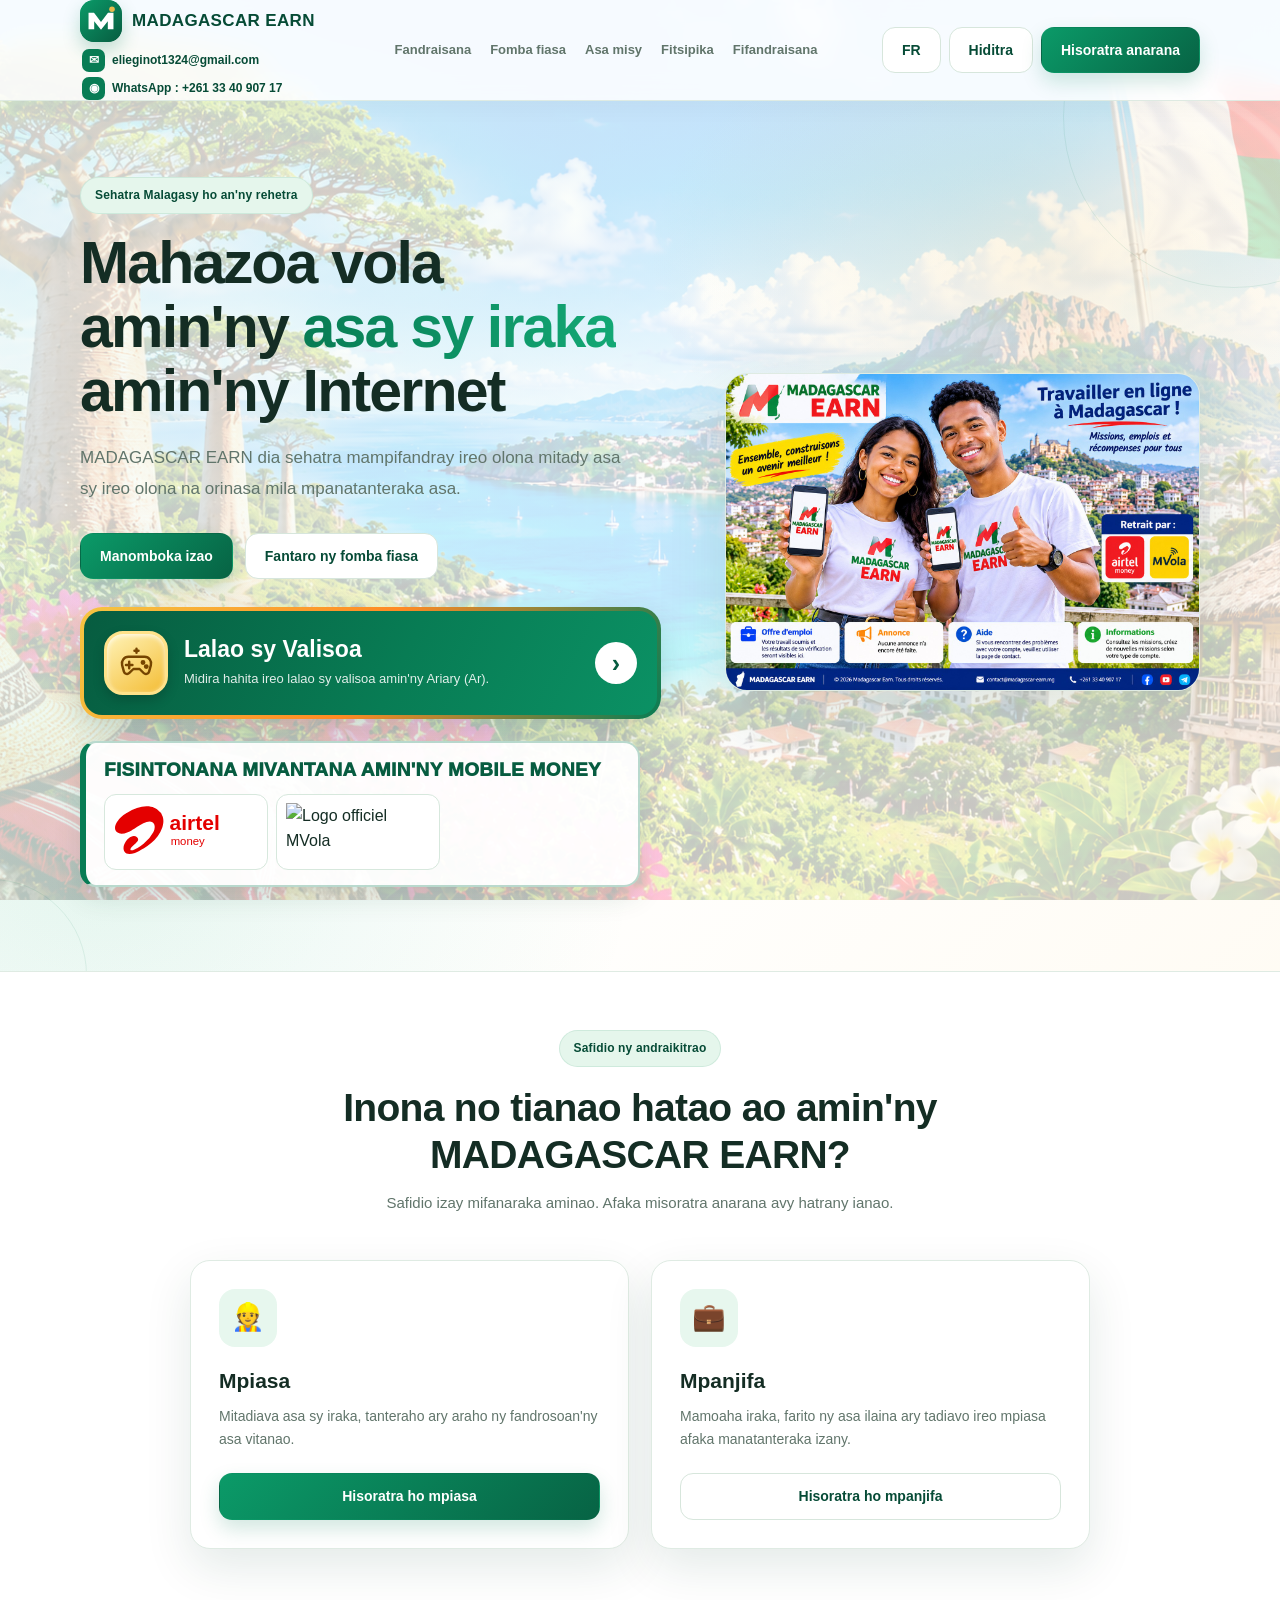
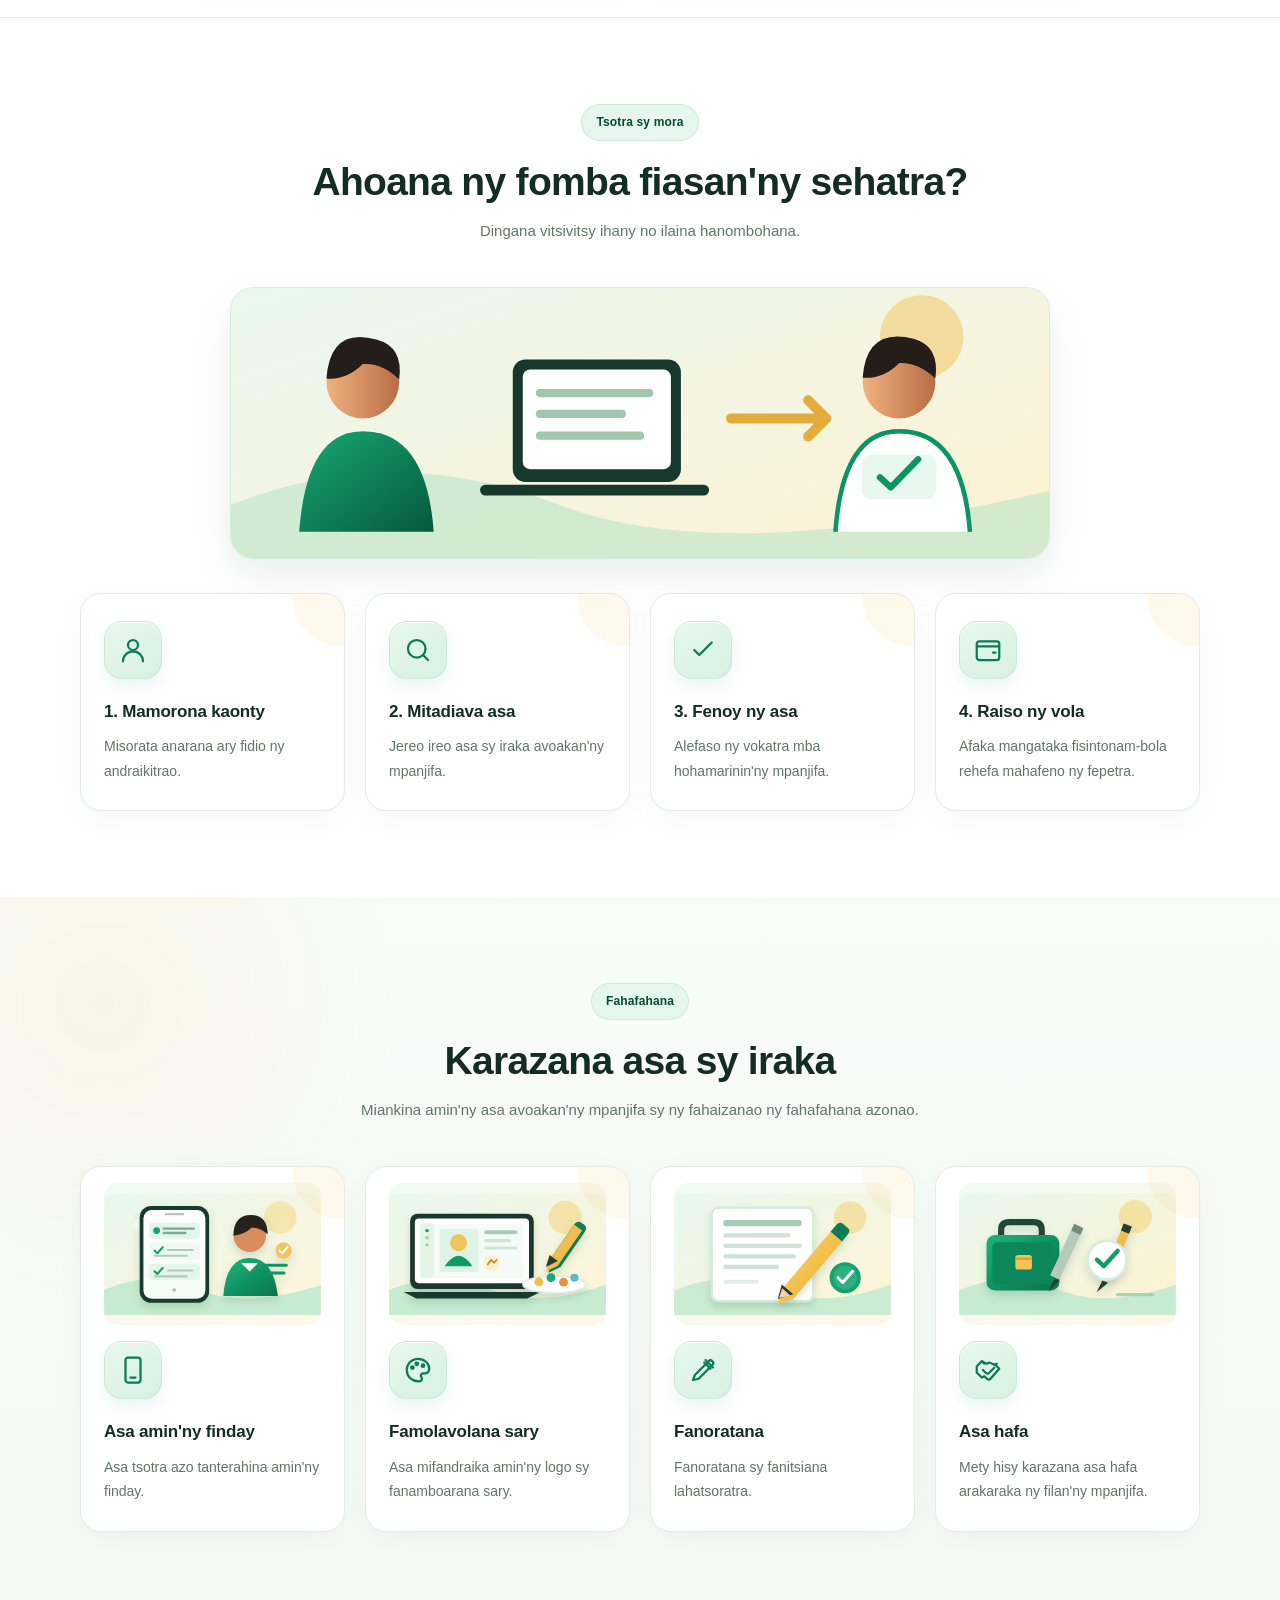
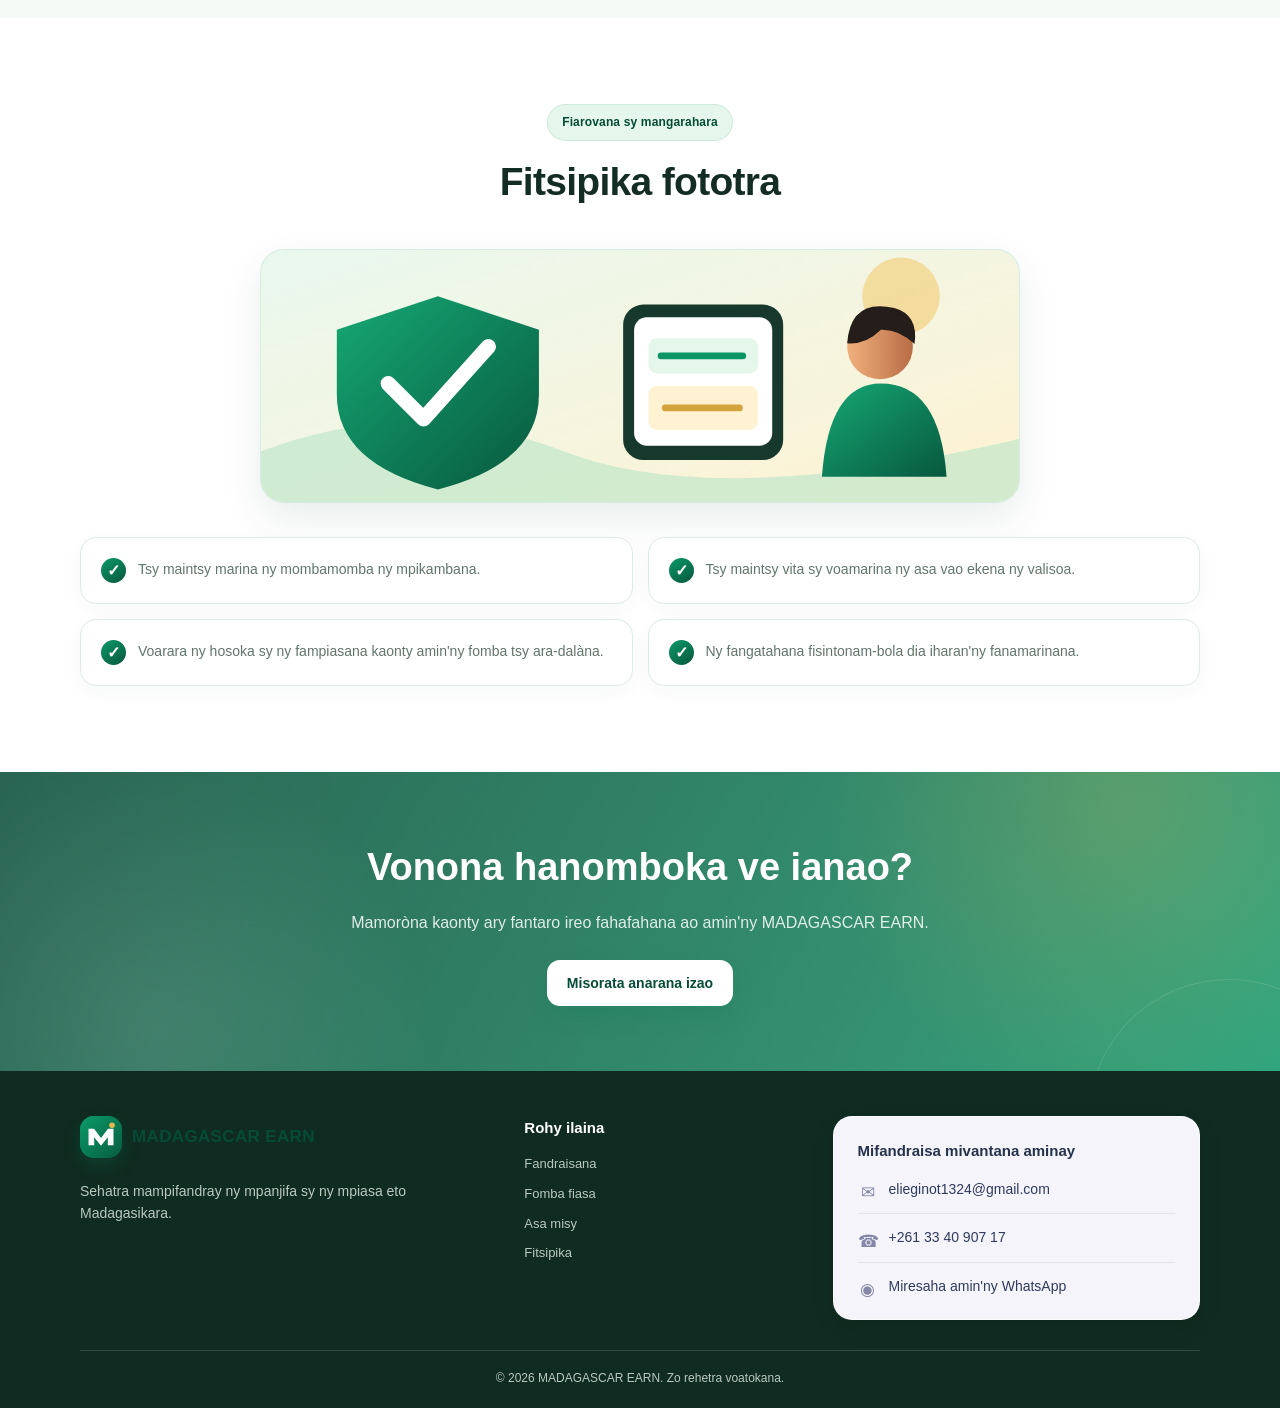
==== commit 5131642e: "Style footer contact as a direct-contact card" ====
--- a/index.html
+++ b/index.html
@@ -190,6 +190,57 @@
       gap: 8px;
     }
 
+    .account-menu { position: relative; z-index: 70; }
+    .account-menu-toggle {
+      min-height: 44px;
+      display: inline-flex;
+      align-items: center;
+      gap: 9px;
+      padding: 5px 13px 5px 7px;
+      border: 0;
+      border-radius: 28px;
+      color: #fff;
+      background: #075c40;
+      font-weight: 700;
+      cursor: pointer;
+    }
+    .account-avatar {
+      width: 31px; height: 31px; display: grid; place-items: center;
+      border-radius: 50%; color: #fff;
+      font-size: 11px; font-weight: 900;
+      transition: background-color .2s ease, color .2s ease;
+    }
+    .account-avatar[data-color="0"] { background: #e64b62; }
+    .account-avatar[data-color="1"] { background: #2878c8; }
+    .account-avatar[data-color="2"] { background: #15966f; }
+    .account-avatar[data-color="3"] { background: #8757c5; }
+    .account-avatar[data-color="4"] { background: #e18a24; }
+    .account-avatar[data-color="5"] { background: #168f9e; }
+    .account-avatar[data-color="6"] { background: #c34c9b; }
+    .account-avatar[data-color="7"] { background: #64748b; }
+    .account-chevron { font-size: 18px; line-height: 1; transition: transform .2s; }
+    .account-menu-toggle[aria-expanded="true"] .account-chevron { transform: rotate(180deg); }
+    .account-menu-panel {
+      position: absolute; top: calc(100% + 10px); right: 0;
+      width: min(280px, calc(100vw - 28px)); overflow: hidden;
+      border: 1px solid #e1eae4; border-radius: 16px;
+      background: #fff; color: #18352b;
+      box-shadow: 0 14px 35px rgba(20,45,35,.16);
+    }
+    .account-menu-user { padding: 15px 18px 12px; border-bottom: 1px solid #e1eae4; }
+    .account-menu-user strong, .account-menu-user span { display: block; }
+    .account-menu-user strong { font-size: 14px; }
+    .account-menu-user span { margin-top: 2px; color: #687970; font-size: 12px; }
+    .account-menu-item {
+      width: 100%; min-height: 47px; display: flex; align-items: center;
+      gap: 12px; padding: 10px 17px; border: 0; border-radius: 0;
+      color: #18352b; background: #fff; text-align: left;
+      font-size: 14px; font-weight: 500; cursor: pointer;
+    }
+    .account-menu-item:hover { background: #f2f8f4; color: #075c40; }
+    .account-menu-item > span:first-child { width: 19px; color: #668b79; text-align: center; font-size: 17px; }
+    .account-menu-logout { border-top: 1px solid #e1eae4; }
+
     .btn {
       min-height: 42px;
       padding: 10px 17px;
@@ -506,35 +557,48 @@
     .footer-contact {
       display: flex;
       flex-direction: column;
-      align-items: flex-start;
+      align-items: stretch;
+      gap: 13px;
+      padding: 22px 24px;
+      border: 1px solid rgba(255,255,255,.58);
+      border-radius: 19px;
+      color: #26324d;
+      background: #f5f4fa;
+      box-shadow: 0 8px 24px rgba(0,0,0,.08);
+    }
+
+    .footer-contact h3 {
+      margin-bottom: 2px;
+      color: #26324d;
+      font-size: 15px;
+    }
+
+    .footer-contact a {
+      display: flex;
+      align-items: center;
       gap: 11px;
-    }
-
-    .footer-contact h3 {
-      margin-bottom: 3px;
-      font-size: 15px;
-    }
-
-    .footer-contact a {
-      display: inline-flex;
-      align-items: center;
-      gap: 9px;
-      color: #d6e5dc;
-      font-size: 13px;
+      width: 100%;
+      color: #303b5d;
+      font-size: 14px;
       overflow-wrap: anywhere;
     }
 
-    .footer-contact a:hover { color: #ffffff; }
+    .footer-contact a + a {
+      padding-top: 12px;
+      border-top: 1px solid #e4e2ec;
+    }
+
+    .footer-contact a:hover { color: var(--green); }
     .footer-contact-icon {
-      width: 30px;
-      height: 30px;
-      flex: 0 0 30px;
+      width: 20px;
+      height: 20px;
+      flex: 0 0 20px;
       display: grid;
       place-items: center;
-      border-radius: 9px;
-      color: #ffffff;
-      background: rgba(255,255,255,.12);
-      font-size: 15px;
+      border-radius: 0;
+      color: #8587a8;
+      background: transparent;
+      font-size: 17px;
     }
 
     .role-choice-section {
@@ -841,7 +905,11 @@
 
       .header-actions {
         width: 100%;
-      }
+        justify-content: flex-end;
+        flex-wrap: wrap;
+      }
+      .account-menu { margin-left: auto; }
+      .account-menu-panel { right: 0; }
 
       .header-actions .btn {
         flex: 1;
@@ -1051,9 +1119,29 @@
           data-mg="Hiditra" data-fr="Connexion">Hiditra</button>
         <button type="button" id="registerButton" class="btn btn-primary"
           data-mg="Hisoratra anarana" data-fr="S'inscrire">Hisoratra anarana</button>
-        <a href="/dashboard.html" id="dashboardButton" class="btn btn-primary" hidden data-mg="Ny kaontiko" data-fr="Mon espace">Ny kaontiko</a>
-        <button type="button" id="logoutButton" class="btn btn-outline" hidden
-          data-mg="Hivoaka" data-fr="Déconnexion">Hivoaka</button>
+        <div class="account-menu" id="accountMenu" hidden>
+          <button type="button" class="account-menu-toggle" id="accountMenuToggle"
+            aria-expanded="false" aria-controls="accountMenuPanel">
+            <span class="account-avatar" id="accountAvatar">ME</span>
+            <span data-mg="Ny kaontiko" data-fr="Mon compte">Ny kaontiko</span>
+            <span class="account-chevron" aria-hidden="true">⌄</span>
+          </button>
+          <div class="account-menu-panel" id="accountMenuPanel" hidden>
+            <div class="account-menu-user">
+              <strong id="accountUserName">Mpikambana</strong>
+              <span id="accountUserRole">Mpiasa</span>
+            </div>
+            <a href="/dashboard.html" id="dashboardButton" class="account-menu-item">
+              <span aria-hidden="true">▦</span><span data-mg="Takelaka fitantanana" data-fr="Mon tableau de bord">Takelaka fitantanana</span>
+            </a>
+            <a href="/dashboard.html#profile" class="account-menu-item">
+              <span aria-hidden="true">♙</span><span data-mg="Mombamomba ahy" data-fr="Mon profil">Mombamomba ahy</span>
+            </a>
+            <button type="button" id="logoutButton" class="account-menu-item account-menu-logout">
+              <span aria-hidden="true">↪</span><span data-mg="Hivoaka" data-fr="Se déconnecter">Hivoaka</span>
+            </button>
+          </div>
+        </div>
       </div>
     </div>
   </header>
@@ -1358,7 +1446,7 @@
         </div>
 
         <div class="footer-contact">
-          <h3 data-mg="Mifandraisa aminay" data-fr="Contactez-nous">Mifandraisa aminay</h3>
+          <h3 data-mg="Mifandraisa mivantana aminay" data-fr="Nous contacter directement">Mifandraisa mivantana aminay</h3>
           <a href="mailto:elieginot1324@gmail.com">
             <span class="footer-contact-icon" aria-hidden="true">✉</span>
             <span>elieginot1324@gmail.com</span>
@@ -1565,17 +1653,60 @@
   let currentLanguage = "mg";
   let modalMode = "register";
   let authenticatedUser = null;
+  const accountMenu = document.getElementById("accountMenu");
+  const accountMenuToggle = document.getElementById("accountMenuToggle");
+  const accountMenuPanel = document.getElementById("accountMenuPanel");
+  const accountUserName = document.getElementById("accountUserName");
+  const accountUserRole = document.getElementById("accountUserRole");
+  const accountAvatar = document.getElementById("accountAvatar");
+
+  function closeAccountMenu() {
+    if (!accountMenuToggle || !accountMenuPanel) return;
+    accountMenuPanel.hidden = true;
+    accountMenuToggle.setAttribute("aria-expanded", "false");
+  }
+
+  if (accountMenuToggle && accountMenuPanel) {
+    accountMenuToggle.addEventListener("click", () => {
+      const isOpen = accountMenuToggle.getAttribute("aria-expanded") === "true";
+      accountMenuPanel.hidden = isOpen;
+      accountMenuToggle.setAttribute("aria-expanded", String(!isOpen));
+    });
+    document.addEventListener("click", event => {
+      if (!accountMenu.contains(event.target)) closeAccountMenu();
+    });
+    document.addEventListener("keydown", event => {
+      if (event.key === "Escape") closeAccountMenu();
+    });
+    accountMenuPanel.querySelectorAll("a").forEach(link => {
+      link.addEventListener("click", closeAccountMenu);
+    });
+  }
 
   function updateAuthenticationUI() {
     const loggedIn = Boolean(authenticatedUser);
 
-    // Ny bokotra fisoratana anarana dia mijanona ho hita foana.
-    // Ny bokotra fidirana ihany no afenina rehefa efa tafiditra.
     if (loginButton) loginButton.hidden = loggedIn;
     [registerButton, heroRegisterButton, ctaRegisterButton]
       .forEach(button => { if (button) button.hidden = false; });
-    if (logoutButton) logoutButton.hidden = !loggedIn;
-    if (dashboardButton) dashboardButton.hidden = !loggedIn;
+    if (accountMenu) accountMenu.hidden = !loggedIn;
+
+    if (loggedIn) {
+      const fullName = String(authenticatedUser.full_name || authenticatedUser.name || "Mpikambana").trim();
+      const roleLabels = { worker: "Mpiasa", client: "Mpanjifa", admin: "Administrateur" };
+      const roleLabel = roleLabels[authenticatedUser.role] || "Mpikambana";
+      if (accountUserName) accountUserName.textContent = fullName;
+      if (accountUserRole) accountUserRole.textContent = roleLabel;
+      if (accountAvatar) {
+        const nameParts = fullName.split(/\\s+/).filter(Boolean);
+        const initials = nameParts.slice(0, 2).map(part => part[0]).join("");
+        accountAvatar.textContent = (initials || "ME").toUpperCase();
+        const firstLetter = (nameParts[0] || "M").codePointAt(0);
+        accountAvatar.dataset.color = String(firstLetter % 8);
+      }
+    } else {
+      closeAccountMenu();
+    }
   }
 
   function setAuthenticatedUser(user) {
@@ -1609,6 +1740,7 @@
       const result = await response.json();
       if (!response.ok || !result.success) throw new Error(result.message || "Fivoahana tsy tontosa.");
       setAuthenticatedUser(null);
+      closeAccountMenu();
       window.alert(translated("Nivoaka soa aman-tsara ianao.", "Vous êtes déconnecté."));
     } catch (error) {
       window.alert(error.message || translated("Tsy afaka nivoaka.", "Déconnexion impossible."));
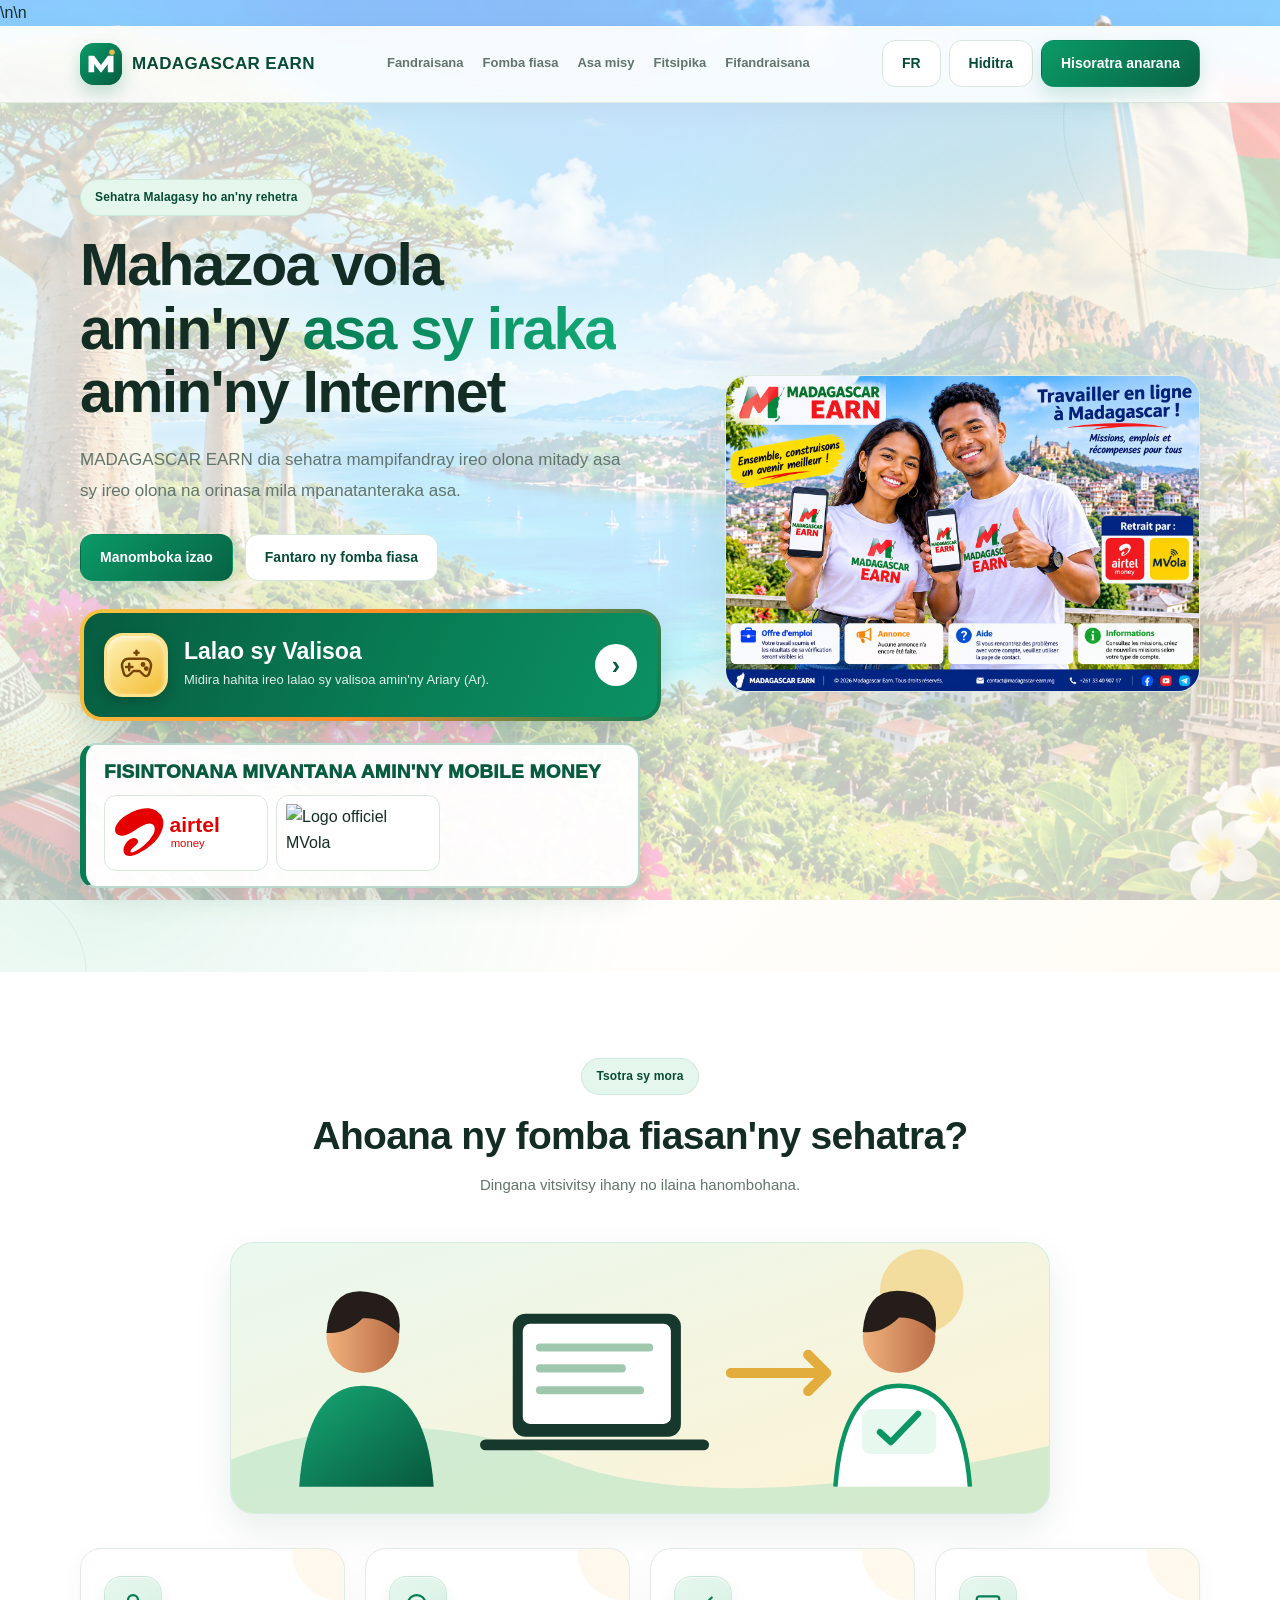
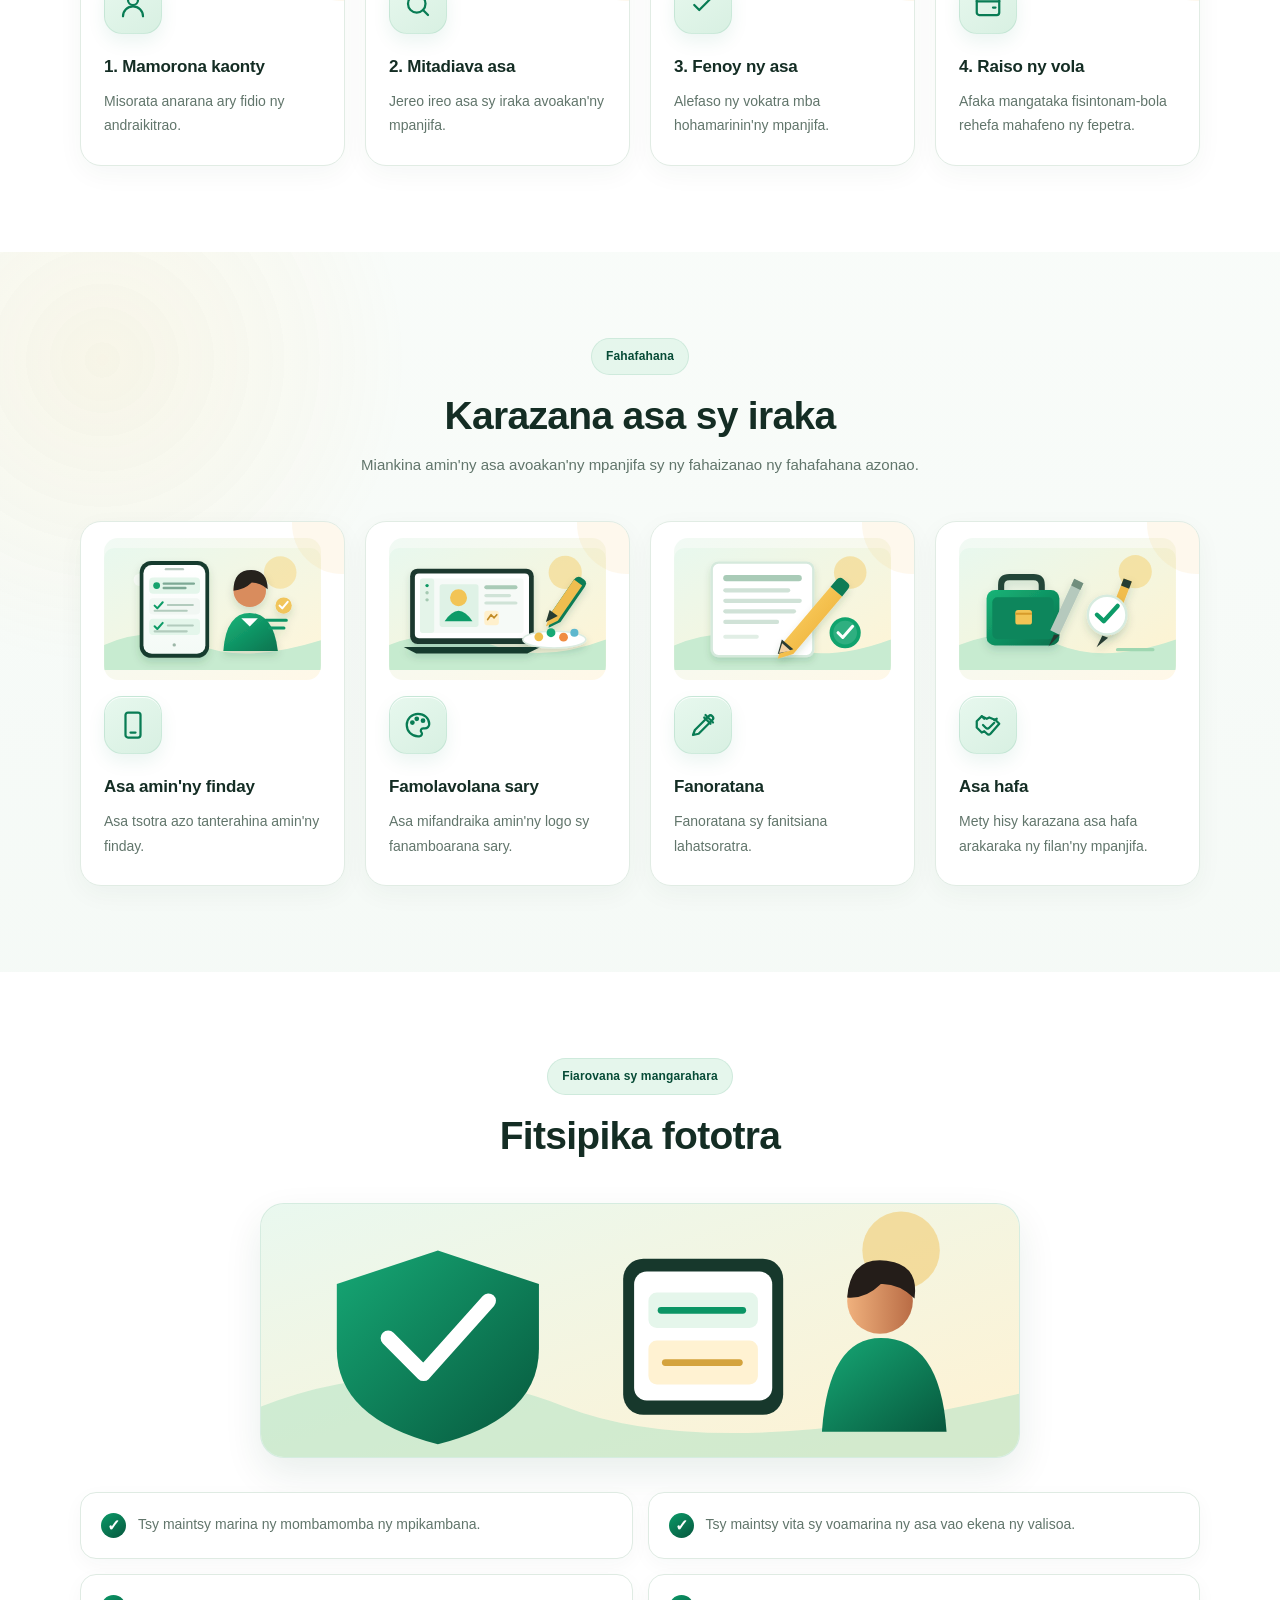
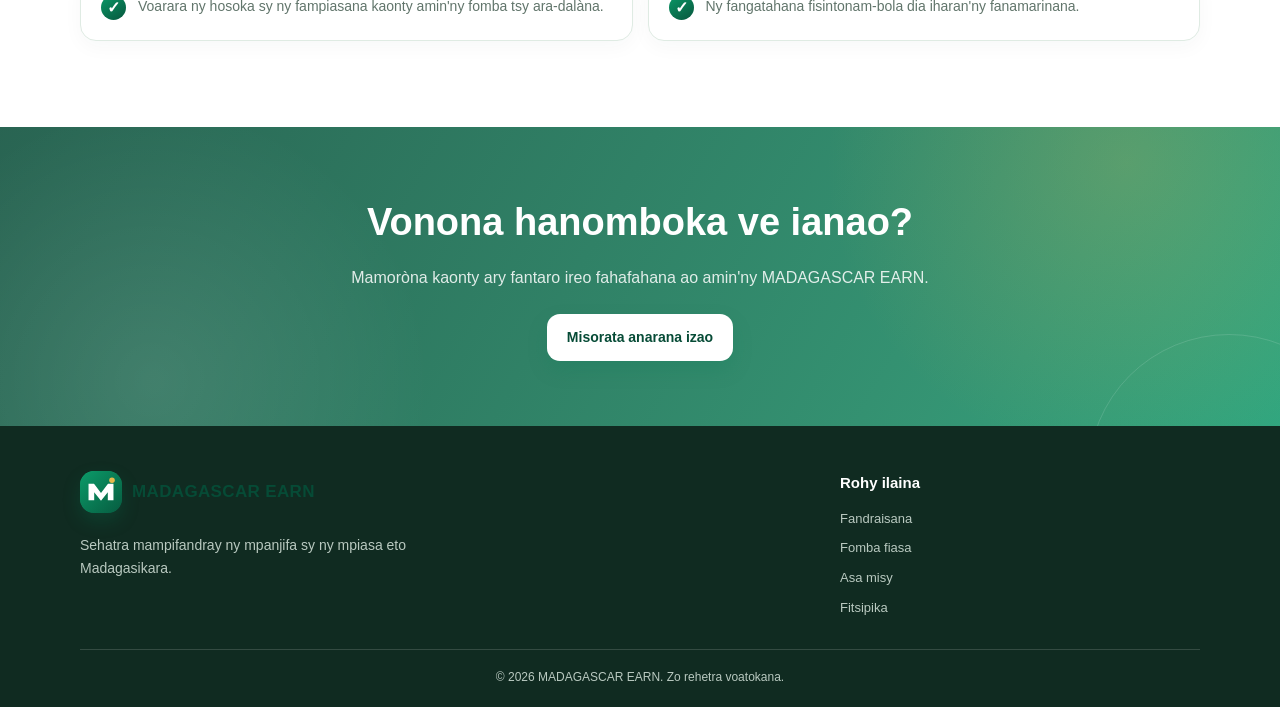
==== commit 8610e416: "Mampifandray ny fenitra affichage Android amin'ny index.html" ====
--- a/index.html
+++ b/index.html
@@ -137,109 +137,11 @@
       color: var(--green);
     }
 
-    .brand-stack {
-      display: flex;
-      flex-direction: column;
-      align-items: flex-start;
-      justify-content: center;
-      flex: 0 1 auto;
-      min-width: 250px;
-      gap: 7px;
-    }
-
-    .header-contact {
-      display: flex;
-      flex-direction: column;
-      align-items: flex-start;
-      justify-content: flex-start;
-      gap: 5px;
-      min-width: 0;
-      padding: 0;
-      margin-left: 2px;
-      border: 0;
-      background: transparent;
-    }
-
-    .header-contact a {
-      display: inline-flex;
-      align-items: center;
-      gap: 7px;
-      color: var(--green-dark);
-      font-size: 12px;
-      font-weight: 800;
-      line-height: 1.2;
-      white-space: nowrap;
-    }
-
-    .header-contact a:hover { color: var(--green); }
-    .header-contact-icon {
-      width: 23px;
-      height: 23px;
-      display: inline-grid;
-      place-items: center;
-      flex: 0 0 23px;
-      border-radius: 7px;
-      color: white;
-      background: var(--green);
-      font-size: 12px;
-    }
-
     .header-actions {
       display: flex;
       align-items: center;
       gap: 8px;
     }
-
-    .account-menu { position: relative; z-index: 70; }
-    .account-menu-toggle {
-      min-height: 44px;
-      display: inline-flex;
-      align-items: center;
-      gap: 9px;
-      padding: 5px 13px 5px 7px;
-      border: 0;
-      border-radius: 28px;
-      color: #fff;
-      background: #075c40;
-      font-weight: 700;
-      cursor: pointer;
-    }
-    .account-avatar {
-      width: 31px; height: 31px; display: grid; place-items: center;
-      border-radius: 50%; color: #fff;
-      font-size: 11px; font-weight: 900;
-      transition: background-color .2s ease, color .2s ease;
-    }
-    .account-avatar[data-color="0"] { background: #e64b62; }
-    .account-avatar[data-color="1"] { background: #2878c8; }
-    .account-avatar[data-color="2"] { background: #15966f; }
-    .account-avatar[data-color="3"] { background: #8757c5; }
-    .account-avatar[data-color="4"] { background: #e18a24; }
-    .account-avatar[data-color="5"] { background: #168f9e; }
-    .account-avatar[data-color="6"] { background: #c34c9b; }
-    .account-avatar[data-color="7"] { background: #64748b; }
-    .account-chevron { font-size: 18px; line-height: 1; transition: transform .2s; }
-    .account-menu-toggle[aria-expanded="true"] .account-chevron { transform: rotate(180deg); }
-    .account-menu-panel {
-      position: absolute; top: calc(100% + 10px); right: 0;
-      width: min(280px, calc(100vw - 28px)); overflow: hidden;
-      border: 1px solid #e1eae4; border-radius: 16px;
-      background: #fff; color: #18352b;
-      box-shadow: 0 14px 35px rgba(20,45,35,.16);
-    }
-    .account-menu-user { padding: 15px 18px 12px; border-bottom: 1px solid #e1eae4; }
-    .account-menu-user strong, .account-menu-user span { display: block; }
-    .account-menu-user strong { font-size: 14px; }
-    .account-menu-user span { margin-top: 2px; color: #687970; font-size: 12px; }
-    .account-menu-item {
-      width: 100%; min-height: 47px; display: flex; align-items: center;
-      gap: 12px; padding: 10px 17px; border: 0; border-radius: 0;
-      color: #18352b; background: #fff; text-align: left;
-      font-size: 14px; font-weight: 500; cursor: pointer;
-    }
-    .account-menu-item:hover { background: #f2f8f4; color: #075c40; }
-    .account-menu-item > span:first-child { width: 19px; color: #668b79; text-align: center; font-size: 17px; }
-    .account-menu-logout { border-top: 1px solid #e1eae4; }
 
     .btn {
       min-height: 42px;
@@ -549,100 +451,9 @@
 
     .footer-content {
       display: grid;
-      grid-template-columns: 1.5fr 1fr 1.35fr;
-      gap: 36px;
+      grid-template-columns: 2fr 1fr;
+      gap: 40px;
       padding-bottom: 30px;
-    }
-
-    .footer-contact {
-      display: flex;
-      flex-direction: column;
-      align-items: stretch;
-      gap: 13px;
-      padding: 22px 24px;
-      border: 1px solid rgba(255,255,255,.58);
-      border-radius: 19px;
-      color: #26324d;
-      background: #f5f4fa;
-      box-shadow: 0 8px 24px rgba(0,0,0,.08);
-    }
-
-    .footer-contact h3 {
-      margin-bottom: 2px;
-      color: #26324d;
-      font-size: 15px;
-    }
-
-    .footer-contact a {
-      display: flex;
-      align-items: center;
-      gap: 11px;
-      width: 100%;
-      color: #303b5d;
-      font-size: 14px;
-      overflow-wrap: anywhere;
-    }
-
-    .footer-contact a + a {
-      padding-top: 12px;
-      border-top: 1px solid #e4e2ec;
-    }
-
-    .footer-contact a:hover { color: var(--green); }
-    .footer-contact-icon {
-      width: 20px;
-      height: 20px;
-      flex: 0 0 20px;
-      display: grid;
-      place-items: center;
-      border-radius: 0;
-      color: #8587a8;
-      background: transparent;
-      font-size: 17px;
-    }
-
-    .role-choice-section {
-      padding: 58px 0 68px;
-      background: rgba(255,255,255,.82);
-      border-top: 1px solid var(--border);
-      border-bottom: 1px solid var(--border);
-    }
-
-    .role-choice-grid {
-      display: grid;
-      grid-template-columns: repeat(2, minmax(0, 1fr));
-      gap: 22px;
-      max-width: 900px;
-      margin: 0 auto;
-    }
-
-    .role-choice-card {
-      padding: 28px;
-      background: #ffffff;
-      border: 1px solid var(--border);
-      border-radius: 20px;
-      box-shadow: var(--shadow);
-    }
-
-    .role-choice-icon {
-      width: 58px;
-      height: 58px;
-      display: grid;
-      place-items: center;
-      margin-bottom: 17px;
-      border-radius: 16px;
-      background: var(--green-light);
-      color: var(--green-dark);
-      font-size: 27px;
-    }
-
-    .role-choice-card h3 { margin-bottom: 8px; font-size: 21px; }
-    .role-choice-card p { min-height: 48px; margin-bottom: 20px; color: var(--muted); font-size: 14px; }
-    .role-choice-card .btn { width: 100%; }
-    @media (max-width: 700px) {
-      .footer-content { grid-template-columns: 1fr; gap: 28px; }
-      .role-choice-grid { grid-template-columns: 1fr; }
-      .role-choice-card { padding: 23px; }
     }
 
     .footer-brand p {
@@ -831,11 +642,6 @@
         padding: 12px 0;
       }
 
-      .header-contact a {
-        white-space: normal;
-        overflow-wrap: anywhere;
-      }
-
       .main-nav {
         order: 3;
         width: 100%;
@@ -894,22 +700,9 @@
         height: 33px;
       }
 
-      .brand-stack {
-        min-width: 0;
-        width: 100%;
-      }
-
-      .header-contact a {
-        font-size: 11px;
-      }
-
       .header-actions {
         width: 100%;
-        justify-content: flex-end;
-        flex-wrap: wrap;
-      }
-      .account-menu { margin-left: auto; }
-      .account-menu-panel { right: 0; }
+      }
 
       .header-actions .btn {
         flex: 1;
@@ -1079,7 +872,7 @@
     @keyframes me-spin{to{transform:rotate(360deg)}}
     @media(prefers-reduced-motion:reduce){.me-spinner,button.is-loading::before{animation-duration:1.8s}}
 
-  </style>
+  </style>\n<link rel="stylesheet" href="/assets/android-compact.css">\n
   <link rel="stylesheet" href="/assets/visual.css">
 </head>
 
@@ -1087,23 +880,10 @@
 
   <header class="site-header">
     <div class="container header-content">
-      <div class="brand-stack">
-        <a href="#accueil" class="logo">
-          <span class="logo-icon"><img class="brand-mark" src="/assets/icon.svg" alt=""></span>
-          <span>MADAGASCAR EARN</span>
-        </a>
-
-        <div class="header-contact" aria-label="Fifandraisana haingana">
-        <a href="mailto:elieginot1324@gmail.com">
-          <span class="header-contact-icon" aria-hidden="true">✉</span>
-          <span>elieginot1324@gmail.com</span>
-        </a>
-        <a href="https://wa.me/261334090717" target="_blank" rel="noopener noreferrer">
-          <span class="header-contact-icon" aria-hidden="true">◉</span>
-          <span>WhatsApp : +261 33 40 907 17</span>
-        </a>
-        </div>
-      </div>
+      <a href="#accueil" class="logo">
+        <span class="logo-icon"><img class="brand-mark" src="/assets/icon.svg" alt=""></span>
+        <span>MADAGASCAR EARN</span>
+      </a>
 
       <nav class="main-nav" aria-label="Navigation">
         <a href="#accueil" data-mg="Fandraisana" data-fr="Accueil">Fandraisana</a>
@@ -1119,29 +899,9 @@
           data-mg="Hiditra" data-fr="Connexion">Hiditra</button>
         <button type="button" id="registerButton" class="btn btn-primary"
           data-mg="Hisoratra anarana" data-fr="S'inscrire">Hisoratra anarana</button>
-        <div class="account-menu" id="accountMenu" hidden>
-          <button type="button" class="account-menu-toggle" id="accountMenuToggle"
-            aria-expanded="false" aria-controls="accountMenuPanel">
-            <span class="account-avatar" id="accountAvatar">ME</span>
-            <span data-mg="Ny kaontiko" data-fr="Mon compte">Ny kaontiko</span>
-            <span class="account-chevron" aria-hidden="true">⌄</span>
-          </button>
-          <div class="account-menu-panel" id="accountMenuPanel" hidden>
-            <div class="account-menu-user">
-              <strong id="accountUserName">Mpikambana</strong>
-              <span id="accountUserRole">Mpiasa</span>
-            </div>
-            <a href="/dashboard.html" id="dashboardButton" class="account-menu-item">
-              <span aria-hidden="true">▦</span><span data-mg="Takelaka fitantanana" data-fr="Mon tableau de bord">Takelaka fitantanana</span>
-            </a>
-            <a href="/dashboard.html#profile" class="account-menu-item">
-              <span aria-hidden="true">♙</span><span data-mg="Mombamomba ahy" data-fr="Mon profil">Mombamomba ahy</span>
-            </a>
-            <button type="button" id="logoutButton" class="account-menu-item account-menu-logout">
-              <span aria-hidden="true">↪</span><span data-mg="Hivoaka" data-fr="Se déconnecter">Hivoaka</span>
-            </button>
-          </div>
-        </div>
+        <a href="/dashboard.html" id="dashboardButton" class="btn btn-primary" hidden data-mg="Ny kaontiko" data-fr="Mon espace">Ny kaontiko</a>
+        <button type="button" id="logoutButton" class="btn btn-outline" hidden
+          data-mg="Hivoaka" data-fr="Déconnexion">Hivoaka</button>
       </div>
     </div>
   </header>
@@ -1226,30 +986,6 @@
       </div>
     </section>
 
-    <section class="role-choice-section" id="safidy-andraikitra">
-      <div class="container">
-        <div class="section-heading">
-          <span class="section-tag" data-mg="Safidio ny andraikitrao" data-fr="Choisissez votre rôle">Safidio ny andraikitrao</span>
-          <h2 data-mg="Inona no tianao hatao ao amin'ny MADAGASCAR EARN?" data-fr="Que souhaitez-vous faire sur MADAGASCAR EARN ?">Inona no tianao hatao ao amin'ny MADAGASCAR EARN?</h2>
-          <p data-mg="Safidio izay mifanaraka aminao. Afaka misoratra anarana avy hatrany ianao." data-fr="Choisissez le profil qui vous correspond et créez votre compte.">Safidio izay mifanaraka aminao. Afaka misoratra anarana avy hatrany ianao.</p>
-        </div>
-        <div class="role-choice-grid">
-          <article class="role-choice-card">
-            <div class="role-choice-icon" aria-hidden="true">👷</div>
-            <h3 data-mg="Mpiasa" data-fr="Travailleur">Mpiasa</h3>
-            <p data-mg="Mitadiava asa sy iraka, tanteraho ary araho ny fandrosoan'ny asa vitanao." data-fr="Trouvez des missions, réalisez-les et suivez l'avancement de votre travail.">Mitadiava asa sy iraka, tanteraho ary araho ny fandrosoan'ny asa vitanao.</p>
-            <button type="button" class="btn btn-primary" data-role-pick="worker" data-mg="Hisoratra ho mpiasa" data-fr="M'inscrire comme travailleur">Hisoratra ho mpiasa</button>
-          </article>
-          <article class="role-choice-card">
-            <div class="role-choice-icon" aria-hidden="true">💼</div>
-            <h3 data-mg="Mpanjifa" data-fr="Client">Mpanjifa</h3>
-            <p data-mg="Mamoaha iraka, farito ny asa ilaina ary tadiavo ireo mpiasa afaka manatanteraka izany." data-fr="Publiez des missions, décrivez vos besoins et trouvez des travailleurs.">Mamoaha iraka, farito ny asa ilaina ary tadiavo ireo mpiasa afaka manatanteraka izany.</p>
-            <button type="button" class="btn btn-outline" data-role-pick="client" data-mg="Hisoratra ho mpanjifa" data-fr="M'inscrire comme client">Hisoratra ho mpanjifa</button>
-          </article>
-        </div>
-      </div>
-    </section>
-
     <section class="section" id="fonctionnement">
       <div class="container">
         <div class="section-heading">
@@ -1443,22 +1179,6 @@
           <a href="#fonctionnement" data-mg="Fomba fiasa" data-fr="Fonctionnement">Fomba fiasa</a>
           <a href="#missions" data-mg="Asa misy" data-fr="Missions">Asa misy</a>
           <a href="#regles" data-mg="Fitsipika" data-fr="Règles">Fitsipika</a>
-        </div>
-
-        <div class="footer-contact">
-          <h3 data-mg="Mifandraisa mivantana aminay" data-fr="Nous contacter directement">Mifandraisa mivantana aminay</h3>
-          <a href="mailto:elieginot1324@gmail.com">
-            <span class="footer-contact-icon" aria-hidden="true">✉</span>
-            <span>elieginot1324@gmail.com</span>
-          </a>
-          <a href="tel:+261334090717">
-            <span class="footer-contact-icon" aria-hidden="true">☎</span>
-            <span>+261 33 40 907 17</span>
-          </a>
-          <a href="https://wa.me/261334090717" target="_blank" rel="noopener noreferrer">
-            <span class="footer-contact-icon" aria-hidden="true">◉</span>
-            <span data-mg="Miresaha amin'ny WhatsApp" data-fr="Écrire sur WhatsApp">Miresaha amin'ny WhatsApp</span>
-          </a>
         </div>
       </div>
 
@@ -1653,60 +1373,17 @@
   let currentLanguage = "mg";
   let modalMode = "register";
   let authenticatedUser = null;
-  const accountMenu = document.getElementById("accountMenu");
-  const accountMenuToggle = document.getElementById("accountMenuToggle");
-  const accountMenuPanel = document.getElementById("accountMenuPanel");
-  const accountUserName = document.getElementById("accountUserName");
-  const accountUserRole = document.getElementById("accountUserRole");
-  const accountAvatar = document.getElementById("accountAvatar");
-
-  function closeAccountMenu() {
-    if (!accountMenuToggle || !accountMenuPanel) return;
-    accountMenuPanel.hidden = true;
-    accountMenuToggle.setAttribute("aria-expanded", "false");
-  }
-
-  if (accountMenuToggle && accountMenuPanel) {
-    accountMenuToggle.addEventListener("click", () => {
-      const isOpen = accountMenuToggle.getAttribute("aria-expanded") === "true";
-      accountMenuPanel.hidden = isOpen;
-      accountMenuToggle.setAttribute("aria-expanded", String(!isOpen));
-    });
-    document.addEventListener("click", event => {
-      if (!accountMenu.contains(event.target)) closeAccountMenu();
-    });
-    document.addEventListener("keydown", event => {
-      if (event.key === "Escape") closeAccountMenu();
-    });
-    accountMenuPanel.querySelectorAll("a").forEach(link => {
-      link.addEventListener("click", closeAccountMenu);
-    });
-  }
 
   function updateAuthenticationUI() {
     const loggedIn = Boolean(authenticatedUser);
 
+    // Ny bokotra fisoratana anarana dia mijanona ho hita foana.
+    // Ny bokotra fidirana ihany no afenina rehefa efa tafiditra.
     if (loginButton) loginButton.hidden = loggedIn;
     [registerButton, heroRegisterButton, ctaRegisterButton]
       .forEach(button => { if (button) button.hidden = false; });
-    if (accountMenu) accountMenu.hidden = !loggedIn;
-
-    if (loggedIn) {
-      const fullName = String(authenticatedUser.full_name || authenticatedUser.name || "Mpikambana").trim();
-      const roleLabels = { worker: "Mpiasa", client: "Mpanjifa", admin: "Administrateur" };
-      const roleLabel = roleLabels[authenticatedUser.role] || "Mpikambana";
-      if (accountUserName) accountUserName.textContent = fullName;
-      if (accountUserRole) accountUserRole.textContent = roleLabel;
-      if (accountAvatar) {
-        const nameParts = fullName.split(/\\s+/).filter(Boolean);
-        const initials = nameParts.slice(0, 2).map(part => part[0]).join("");
-        accountAvatar.textContent = (initials || "ME").toUpperCase();
-        const firstLetter = (nameParts[0] || "M").codePointAt(0);
-        accountAvatar.dataset.color = String(firstLetter % 8);
-      }
-    } else {
-      closeAccountMenu();
-    }
+    if (logoutButton) logoutButton.hidden = !loggedIn;
+    if (dashboardButton) dashboardButton.hidden = !loggedIn;
   }
 
   function setAuthenticatedUser(user) {
@@ -1740,7 +1417,6 @@
       const result = await response.json();
       if (!response.ok || !result.success) throw new Error(result.message || "Fivoahana tsy tontosa.");
       setAuthenticatedUser(null);
-      closeAccountMenu();
       window.alert(translated("Nivoaka soa aman-tsara ianao.", "Vous êtes déconnecté."));
     } catch (error) {
       window.alert(error.message || translated("Tsy afaka nivoaka.", "Déconnexion impossible."));
@@ -2215,14 +1891,6 @@
     openAuthModal("register");
   });
 
-  document.querySelectorAll("[data-role-pick]").forEach((button) => {
-    button.addEventListener("click", () => {
-      if (authRole) authRole.value = button.dataset.rolePick;
-      openAuthModal("register");
-      if (authRole) authRole.value = button.dataset.rolePick;
-    });
-  });
-
   authClose.addEventListener("click", closeAuthModal);
 
   authSwitchButton.addEventListener("click", () => {
--- a/assets/android-compact.css
+++ b/assets/android-compact.css
@@ -0,0 +1,45 @@
+/* MADAGASCAR EARN V2 — fenitra iraisana ho an'ny Android */
+@media (max-width: 720px) {
+  html { -webkit-text-size-adjust: 100%; }
+  body { line-height: 1.5; }
+  header { gap: 10px; }
+  main { max-width: 100%; }
+  h1 { line-height: 1.2; }
+  h2 { line-height: 1.3; }
+  button, .btn, a.button, input[type="submit"] {
+    min-height: 38px;
+    padding: 9px 12px;
+    border-radius: 10px;
+    font-size: 13px;
+  }
+  input, select, textarea {
+    min-height: 40px;
+    max-width: 100%;
+    font-size: 14px;
+  }
+  textarea { min-height: 88px; }
+  img, video, svg { max-width: 100%; }
+  .card, .panel, .item, .welcome, .auth-box {
+    border-radius: 14px;
+  }
+  .grid, .menu, .feature-grid { gap: 11px; }
+  p, li { overflow-wrap: anywhere; }
+}
+@media (max-width: 560px) {
+  header { padding-top: 12px; padding-bottom: 12px; }
+  main { padding-top: 14px; padding-bottom: 28px; }
+  h1 { font-size: clamp(20px, 6vw, 27px); }
+  h2 { font-size: clamp(16px, 4.8vw, 20px); }
+  .wrap { width: calc(100% - 24px); }
+  .panel, .card, .item, .welcome { padding: 13px; }
+  .grid, .menu, .feature-grid { grid-template-columns: minmax(0, 1fr); gap: 10px; }
+  button, .btn, a.button, input[type="submit"] { min-height: 36px; padding: 8px 10px; font-size: 12px; }
+  label { font-size: 12px; }
+  input, select, textarea { padding: 9px 10px; font-size: 13px; }
+}
+@media (max-width: 380px) {
+  header { padding-left: 10px; padding-right: 10px; }
+  main { padding-left: 10px; padding-right: 10px; }
+  .panel, .card, .item, .welcome { padding: 11px; }
+  .brand { font-size: 14px; }
+}
--- a/assets/visual.css
+++ b/assets/visual.css
@@ -267,3 +267,208 @@
  .section-art img{max-height:190px;object-fit:cover}
  .mission-art{height:132px}
 }
+
+
+/* Fanamafisana ny lohateny amin'ny finday — mifanaraka amin'ny rafitra principal */
+@media (max-width: 700px) {
+  .header-content {
+    gap: 8px;
+    padding-top: 7px;
+    padding-bottom: 7px;
+  }
+  .header-actions {
+    gap: 5px;
+    align-items: center;
+    flex-wrap: wrap;
+    justify-content: flex-end;
+  }
+  .header-actions .btn {
+    min-height: 34px;
+    padding: 5px 7px;
+    line-height: 1.15;
+    font-size: 12px;
+  }
+  .main-nav {
+    gap: 10px;
+    line-height: 1.25;
+  }
+}
+@media (max-width: 420px) {
+  .header-content {
+    gap: 5px;
+    padding-top: 4px;
+    padding-bottom: 4px;
+  }
+  .header-actions {
+    gap: 4px;
+  }
+  .header-actions .btn {
+    min-height: 32px;
+    padding: 4px 6px;
+    font-size: 10px;
+  }
+  .main-nav {
+    gap: 8px;
+    font-size: 11px;
+  }
+}
+
+
+/* Fampihenana ny velaran'ny votoaty ambany amin'ny finday */
+@media (max-width: 700px) {
+  main .hero {
+    padding: 30px 0 36px;
+  }
+  main .hero-content {
+    gap: 20px;
+  }
+  main .hero h1 {
+    font-size: clamp(28px, 7.5vw, 36px);
+    line-height: 1.12;
+    margin-bottom: 12px;
+  }
+  main .hero-text p {
+    font-size: 13px;
+    line-height: 1.55;
+  }
+  main .hero-actions {
+    gap: 8px;
+    margin-top: 16px;
+  }
+  main .hero-actions .btn {
+    min-height: 38px;
+    padding: 8px 12px;
+    font-size: 12px;
+  }
+  main .games-entry {
+    margin-top: 17px;
+    border-radius: 17px;
+  }
+  main .games-entry-inner {
+    min-height: 78px;
+    padding: 10px 11px;
+    gap: 9px;
+    border-radius: 14px;
+  }
+  main .games-entry-copy strong {
+    font-size: 16px;
+  }
+  main .withdraw-highlight {
+    margin-top: 13px;
+    gap: 8px;
+    padding: 10px;
+    border-radius: 13px;
+  }
+  main .withdraw-highlight-copy {
+    font-size: 13px;
+  }
+  main .withdraw-method {
+    min-height: 58px;
+    padding: 5px 7px;
+  }
+  main .withdraw-logo,
+  main .withdraw-logo.mvola-logo {
+    width: 112px;
+    height: 45px;
+  }
+  main .hero-visual.hero-photo-panel {
+    border-radius: 16px;
+  }
+  main .section {
+    padding: 36px 0;
+  }
+  main .section-heading {
+    margin-bottom: 22px;
+  }
+  main .section-heading h2 {
+    font-size: clamp(22px, 6vw, 29px);
+    margin-bottom: 8px;
+  }
+  main .section-heading p {
+    font-size: 13px;
+    line-height: 1.55;
+  }
+  main .section-art {
+    margin-bottom: 18px;
+    border-radius: 14px;
+  }
+  main .section-art img {
+    max-height: 145px;
+  }
+  main .feature-grid {
+    gap: 11px;
+  }
+  main .feature-card {
+    padding: 16px 14px;
+    border-radius: 15px;
+  }
+  main .feature-icon {
+    width: 42px;
+    height: 42px;
+    margin-bottom: 11px;
+    border-radius: 12px;
+  }
+  main .feature-card h3 {
+    font-size: 14px;
+    margin-bottom: 6px;
+  }
+  main .feature-card p,
+  main .rule-item p {
+    font-size: 12px;
+    line-height: 1.55;
+  }
+  main .mission-art {
+    height: 105px;
+    margin-bottom: 10px;
+  }
+  main .rules-grid {
+    gap: 9px;
+  }
+  main .rule-item {
+    gap: 9px;
+    padding: 12px;
+    border-radius: 11px;
+  }
+  main .cta-section {
+    padding: 38px 0;
+  }
+  main .cta-content h2 {
+    font-size: clamp(23px, 6vw, 30px);
+  }
+  main .cta-content p {
+    margin-bottom: 17px;
+    font-size: 13px;
+    line-height: 1.55;
+  }
+  main .site-footer {
+    padding: 30px 0 16px;
+  }
+  main .footer-content {
+    gap: 20px;
+    padding-bottom: 20px;
+  }
+  main .footer-brand p {
+    margin-top: 9px;
+    font-size: 12px;
+  }
+  main .footer-links {
+    gap: 7px;
+  }
+  main .footer-links a {
+    font-size: 12px;
+  }
+}
+@media (max-width: 420px) {
+  main .hero {
+    padding: 25px 0 30px;
+  }
+  main .section {
+    padding: 30px 0;
+  }
+  main .section-art img {
+    max-height: 125px;
+  }
+  main .feature-card {
+    padding: 14px 12px;
+  }
+}
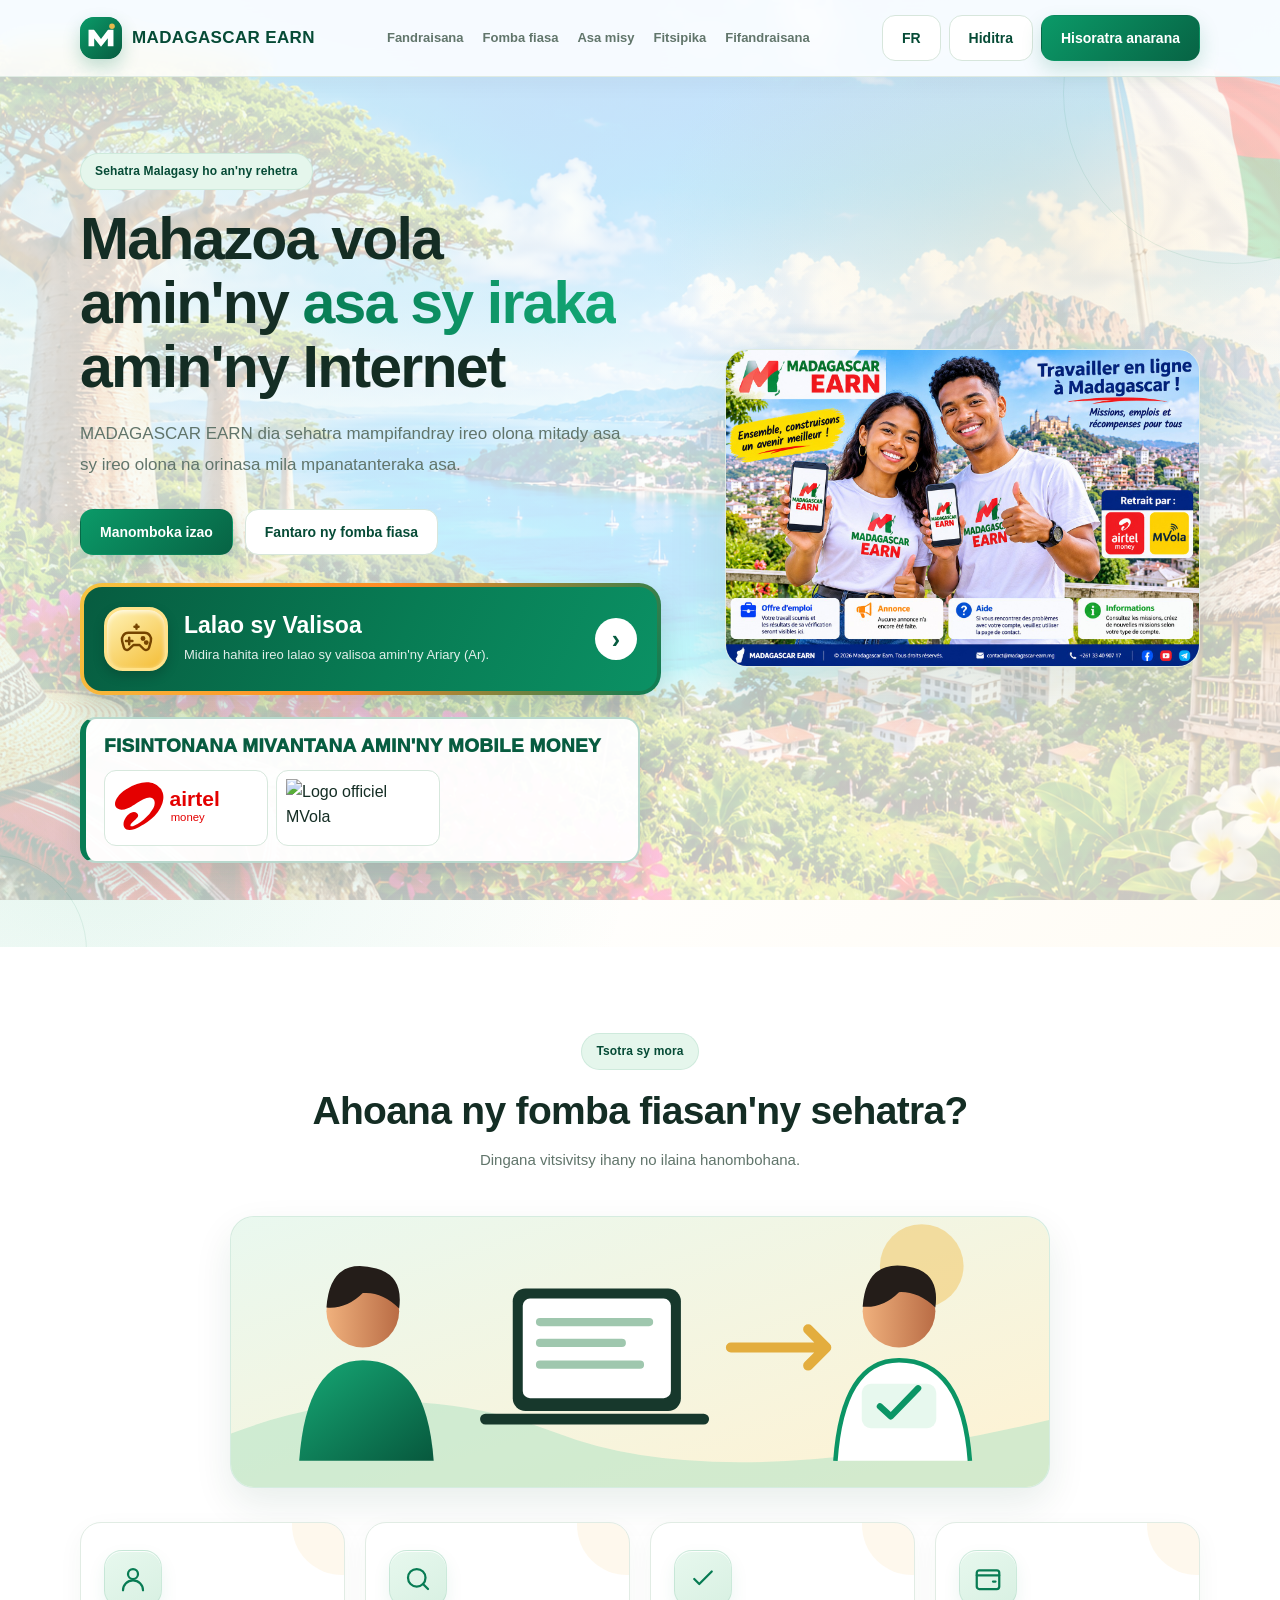
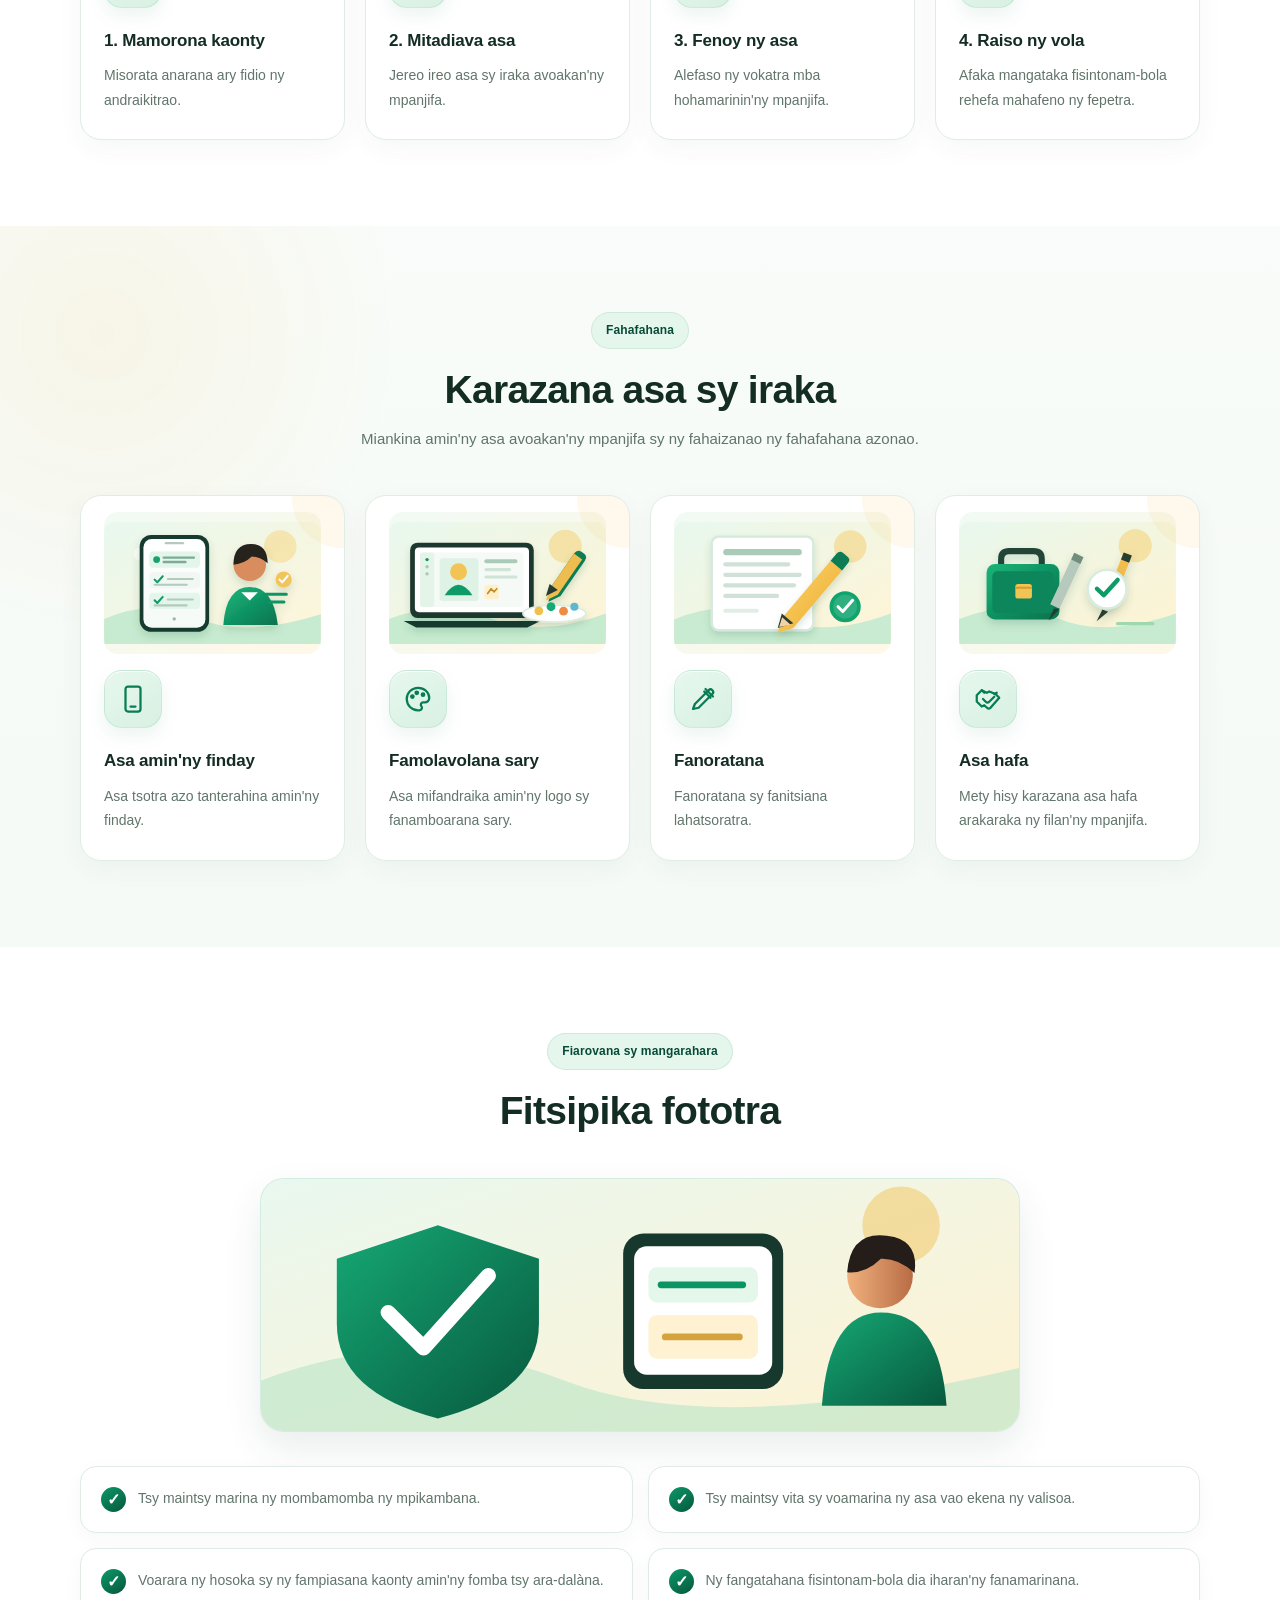
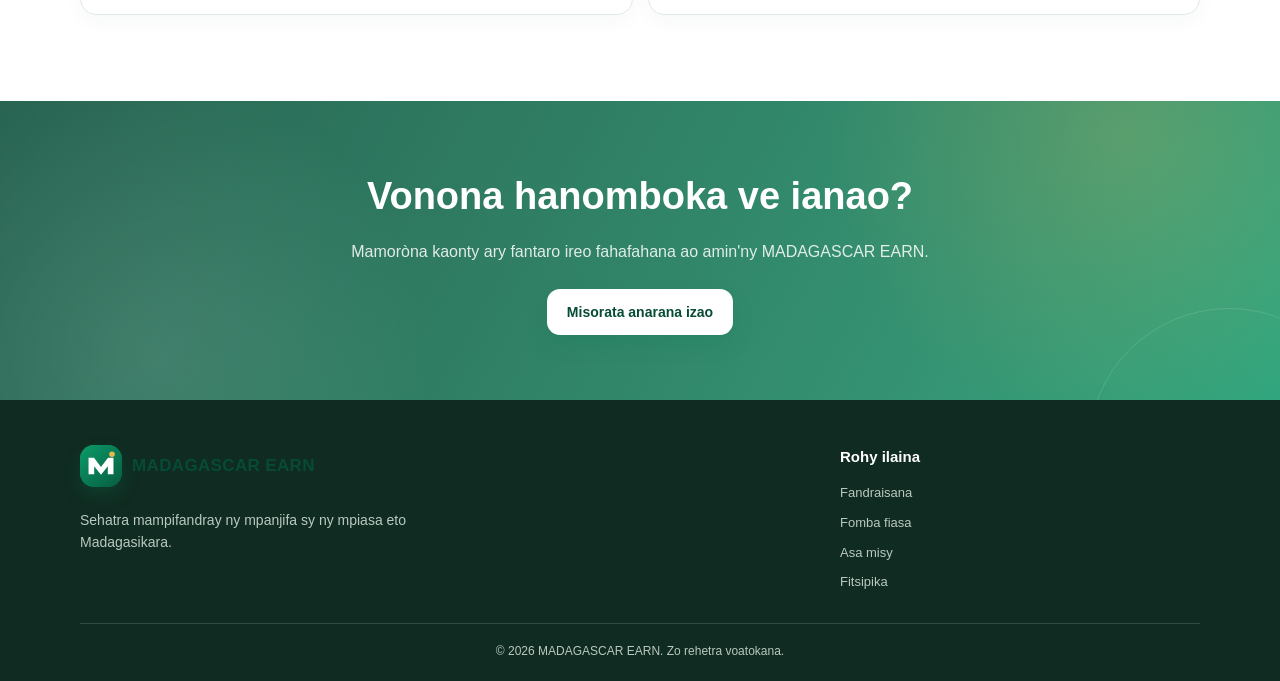
==== commit 62416251: "Manitsy ny fampidirana CSS Android ao amin'ny HTML" ====
--- a/index.html
+++ b/index.html
@@ -872,7 +872,9 @@
     @keyframes me-spin{to{transform:rotate(360deg)}}
     @media(prefers-reduced-motion:reduce){.me-spinner,button.is-loading::before{animation-duration:1.8s}}
 
-  </style>\n<link rel="stylesheet" href="/assets/android-compact.css">\n
+  </style>
+<link rel="stylesheet" href="/assets/android-compact.css">
+
   <link rel="stylesheet" href="/assets/visual.css">
 </head>
 
--- a/assets/android-compact.css
+++ b/assets/android-compact.css
@@ -43,3 +43,55 @@
   .panel, .card, .item, .welcome { padding: 11px; }
   .brand { font-size: 14px; }
 }
+
+/* Fanitsiana fanampiny: endrika Android mirindra sy tsy mibahana toerana */
+@media (max-width: 720px) {
+  body { font-size: 14px; line-height: 1.42; }
+  h1 { font-size: clamp(19px, 5.2vw, 24px); line-height: 1.2; }
+  h2 { font-size: clamp(15px, 4.2vw, 18px); line-height: 1.25; }
+  h3 { font-size: 14px; line-height: 1.3; }
+  p, li { font-size: 12px; line-height: 1.45; }
+  main { padding-top: 12px; }
+  section { scroll-margin-top: 12px; }
+  .card, .panel, .item, .welcome, .auth-box {
+    padding: 11px;
+    margin-bottom: 10px;
+    border-radius: 12px;
+  }
+  .card h2, .panel h2, .item h2 { margin-bottom: 5px; }
+  .card p, .panel p, .item p { margin-top: 4px; }
+  .grid, .menu, .feature-grid { gap: 8px; }
+  button, .btn, a.button, input[type="submit"] {
+    min-height: 34px;
+    padding: 7px 9px;
+    font-size: 12px;
+    line-height: 1.25;
+  }
+}
+@media (max-width: 560px) {
+  body { font-size: 13px; }
+  h1 { font-size: 19px; }
+  h2 { font-size: 15px; }
+  h3 { font-size: 13px; }
+  p, li { font-size: 11.5px; line-height: 1.4; }
+  main { padding-top: 10px; padding-bottom: 20px; }
+  .card, .panel, .item, .welcome, .auth-box {
+    padding: 10px;
+    margin-bottom: 9px;
+  }
+  .grid, .menu, .feature-grid { gap: 7px; }
+  label { font-size: 11px; margin-bottom: 4px; }
+  input, select, textarea { min-height: 36px; padding: 7px 9px; font-size: 13px; }
+  textarea { min-height: 72px; }
+  button, .btn, a.button, input[type="submit"] {
+    min-height: 32px;
+    padding: 6px 8px;
+    font-size: 11px;
+  }
+}
+@media (max-width: 380px) {
+  .card, .panel, .item, .welcome, .auth-box { padding: 9px; }
+  h1 { font-size: 18px; }
+  h2 { font-size: 14px; }
+  p, li { font-size: 11px; }
+}
--- a/assets/visual.css
+++ b/assets/visual.css
@@ -472,3 +472,92 @@
     padding: 14px 12px;
   }
 }
+
+/* Android — endrika tery sy mirindra amin'ny pejy fandraisana */
+@media (max-width: 560px) {
+  .site-header .container,
+  main .container {
+    width: min(calc(100% - 32px), 360px);
+    margin-left: auto;
+    margin-right: auto;
+  }
+  .header-content {
+    min-height: 0;
+    gap: 5px;
+    padding: 7px 0 8px;
+  }
+  .logo { gap: 7px; font-size: 13px; }
+  .logo-icon { width: 34px; height: 34px; border-radius: 11px; }
+  .header-actions {
+    width: 100%;
+    display: grid;
+    grid-template-columns: .72fr 1fr 1fr;
+    gap: 5px;
+  }
+  .header-actions .btn {
+    width: 100%;
+    min-width: 0;
+    min-height: 31px;
+    padding: 5px 6px;
+    border-radius: 9px;
+    font-size: 10px;
+    white-space: nowrap;
+  }
+  .main-nav {
+    width: 100%;
+    justify-content: center;
+    gap: 5px 9px;
+    font-size: 10px;
+    line-height: 1.2;
+  }
+  .main-nav a { white-space: nowrap; }
+  main .hero { padding: 22px 0 26px; }
+  main .hero-content { gap: 14px; }
+  main .section { padding: 25px 0; }
+  main .section-heading { margin-bottom: 14px; }
+  main .section-heading h2 { font-size: 20px; margin-bottom: 6px; }
+  main .section-heading p { font-size: 11px; line-height: 1.4; }
+  main .section-art {
+    width: 100%;
+    max-width: 340px;
+    margin: 0 auto 12px;
+    border-radius: 12px;
+  }
+  main .section-art img { max-height: 105px; }
+  main .feature-grid {
+    width: 100%;
+    max-width: 340px;
+    margin: 0 auto;
+    gap: 8px;
+  }
+  main .feature-card {
+    padding: 11px 12px;
+    border-radius: 13px;
+  }
+  main .feature-icon {
+    width: 36px;
+    height: 36px;
+    margin-bottom: 7px;
+    border-radius: 10px;
+  }
+  main .feature-icon .me-icon-svg { width: 22px; height: 22px; }
+  main .feature-card h3 {
+    margin-bottom: 3px;
+    font-size: 12px;
+    line-height: 1.3;
+  }
+  main .feature-card p {
+    font-size: 10.5px;
+    line-height: 1.4;
+  }
+}
+@media (max-width: 380px) {
+  .site-header .container,
+  main .container { width: min(calc(100% - 26px), 340px); }
+  .logo { font-size: 12px; }
+  .logo-icon { width: 32px; height: 32px; }
+  .main-nav { gap: 5px 7px; font-size: 9.5px; }
+  main .feature-card { padding: 10px; }
+  main .feature-card p { font-size: 10px; }
+}
+
